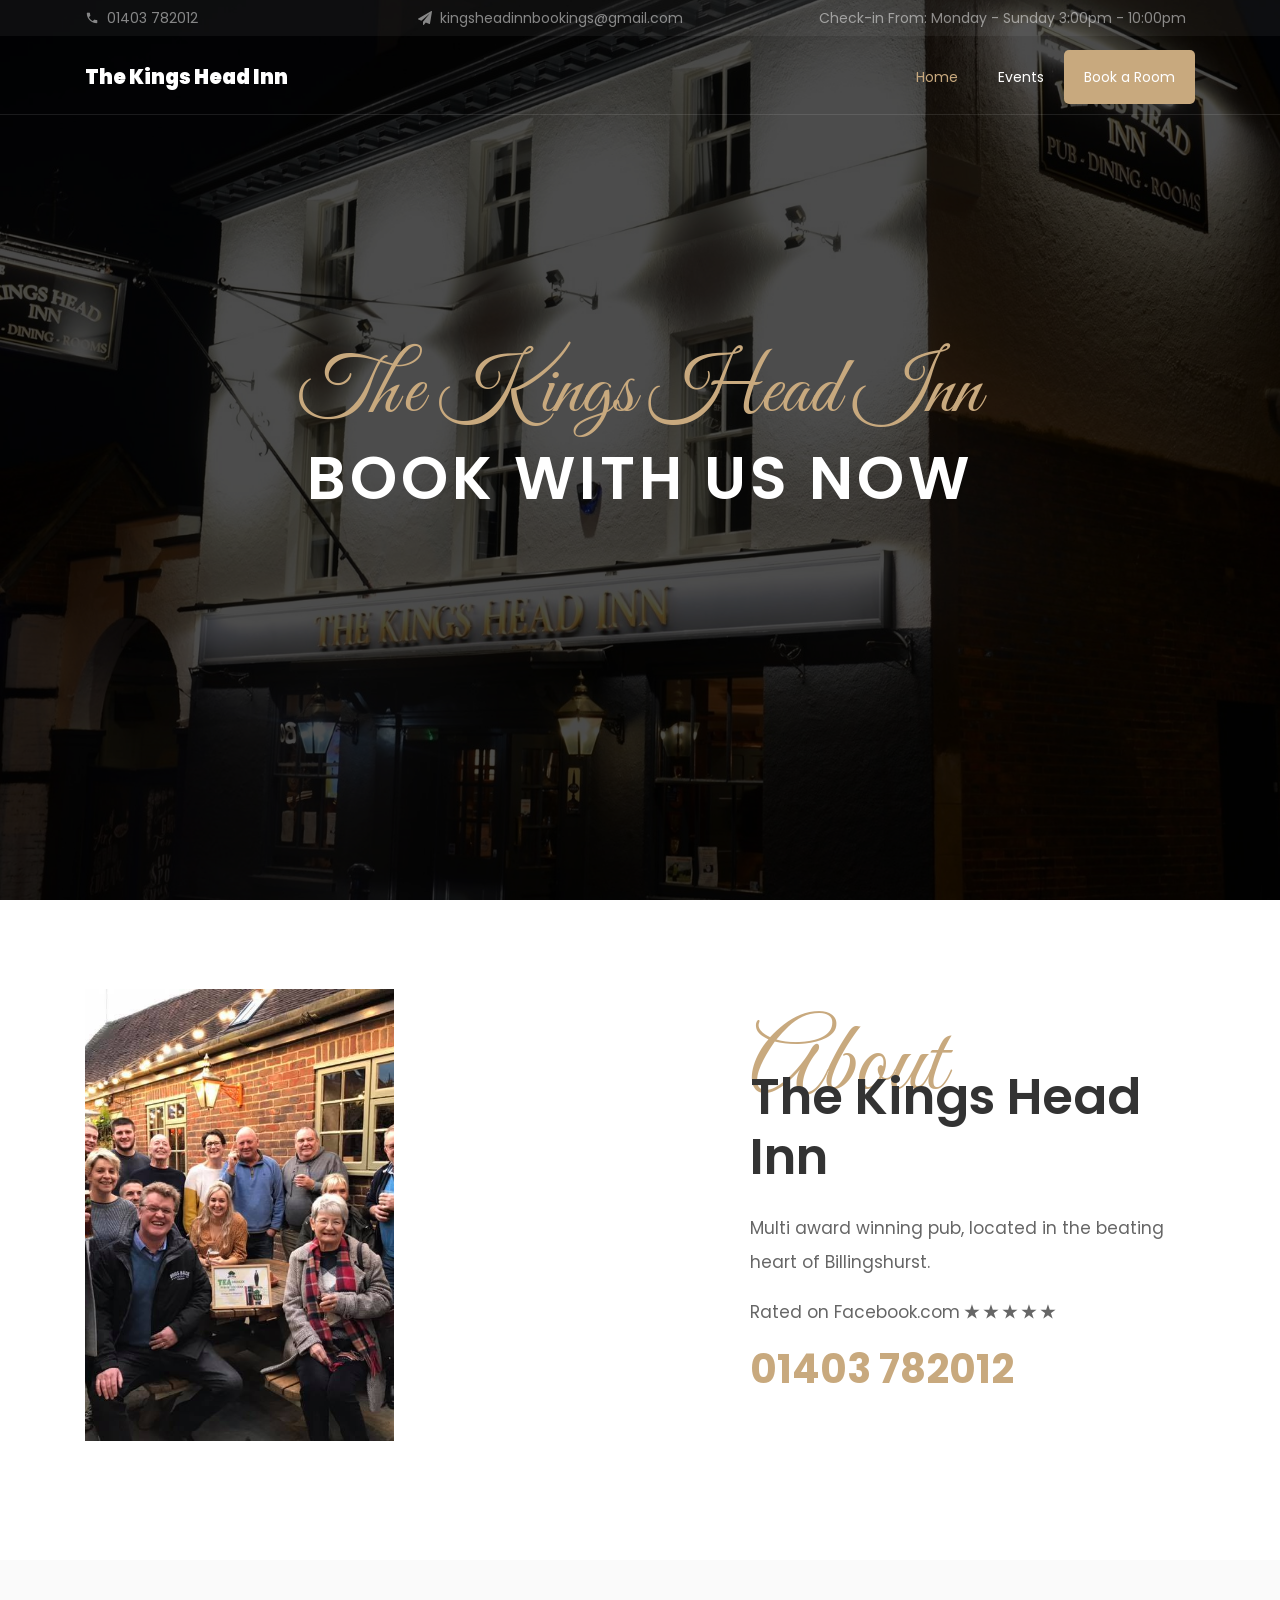
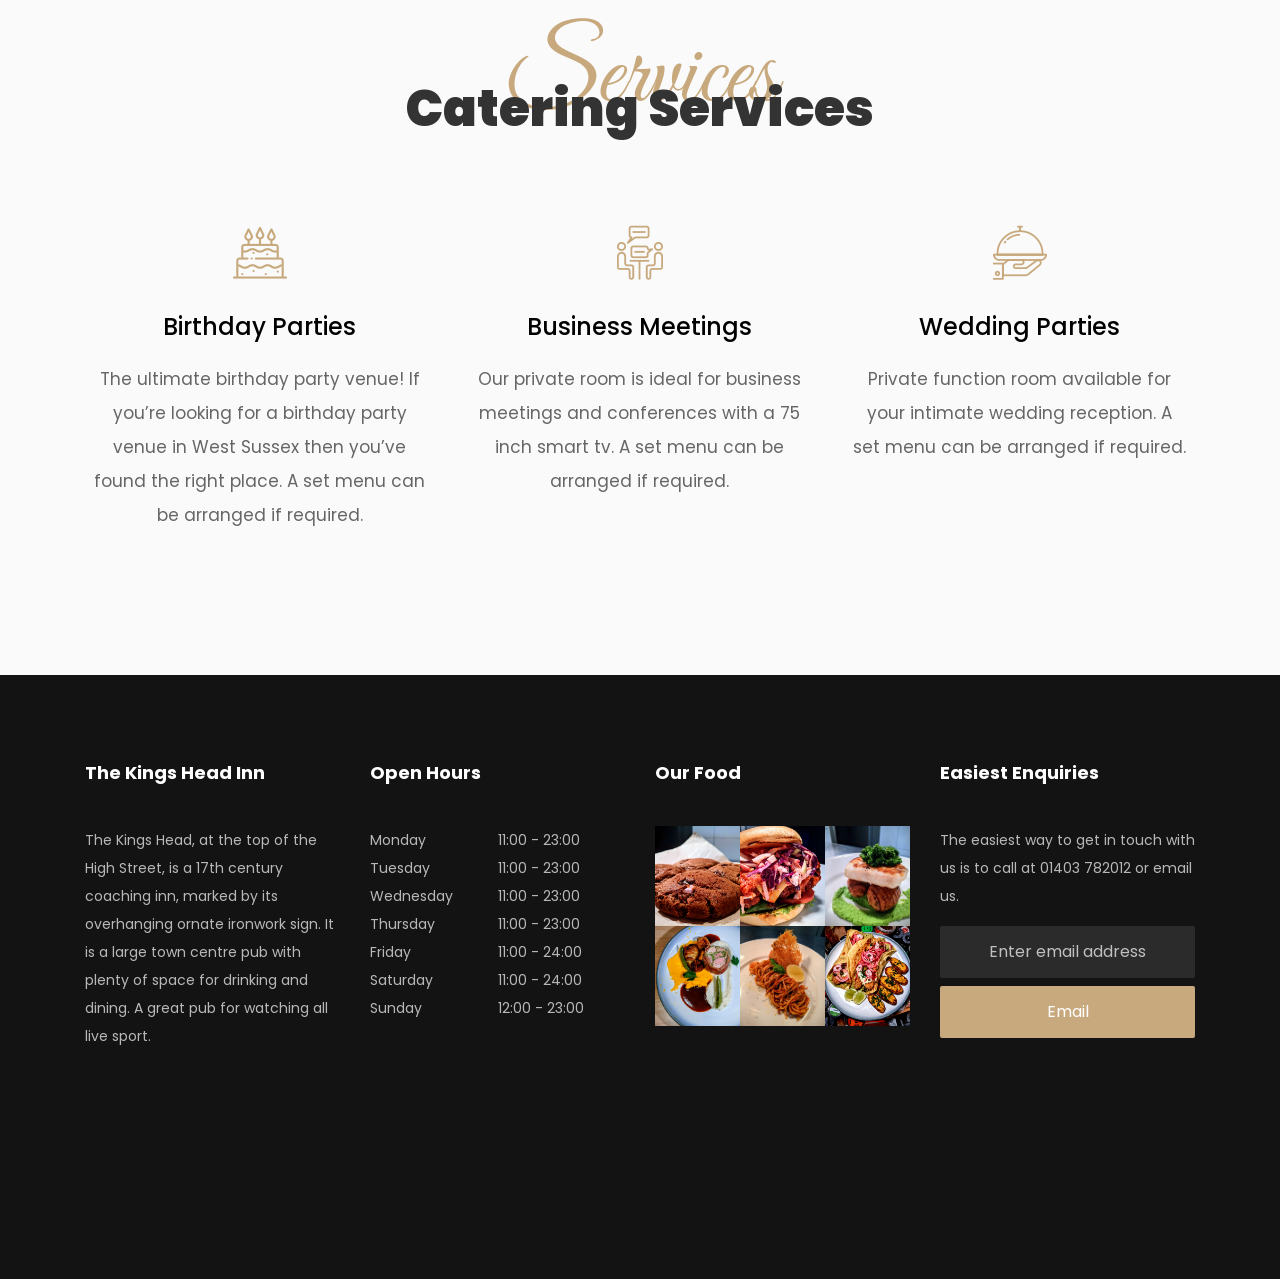
==== index.html @ 733a24d8 "Push" ====
<!DOCTYPE html>
<html lang="en">
  <head>
    <title>The Kings Head Inn</title>
    <meta charset="utf-8">
    <meta name="viewport" content="width=device-width, initial-scale=1, shrink-to-fit=no">

    <link href="https://fonts.googleapis.com/css?family=Poppins:100,200,300,400,500,600,700,800,900" rel="stylesheet">
    <link href="https://fonts.googleapis.com/css?family=Great+Vibes&display=swap" rel="stylesheet">

    <link rel="stylesheet" href="css/open-iconic-bootstrap.min.css">
    <link rel="stylesheet" href="css/animate.css">

    <link rel="stylesheet" href="css/owl.carousel.min.css">
    <link rel="stylesheet" href="css/owl.theme.default.min.css">
    <link rel="stylesheet" href="css/magnific-popup.css">

    <link rel="stylesheet" href="css/aos.css">

    <link rel="stylesheet" href="css/ionicons.min.css">

    <link rel="stylesheet" href="css/flaticon.css">
    <link rel="stylesheet" href="css/icomoon.css">
    <link rel="stylesheet" href="css/style.css">

    <link rel="shortcut icon" type="image/jpg" href="images\favicon.png"/>
  </head>
  <body>
    <div class="py-1 bg-black top">
    	<div class="container">
    		<div class="row no-gutters d-flex align-items-start align-items-center px-md-0">
	    		<div class="col-lg-12 d-block">
		    		<div class="row d-flex">
		    			<div class="col-md pr-4 d-flex topper align-items-center">
					    	<div class="icon mr-2 d-flex justify-content-center align-items-center"><span class="icon-phone2"></span></div>
						    <span class="text">01403 782012</span>
					    </div>
					    <div class="col-md pr-4 d-flex topper align-items-center">
					    	<div class="icon mr-2 d-flex justify-content-center align-items-center"><span class="icon-paper-plane"></span></div>
						    <span class="text">kingsheadinnbookings@gmail.com</span>
					    </div>
					    <div class="col-md-5 pr-4 d-flex topper align-items-center text-lg-right justify-content-end">
						    <p class="mb-0 register-link"><span>Check-in From:</span> <span>Monday - Sunday</span> <span>3:00pm - 10:00pm</span></p>
					    </div>
				    </div>
			    </div>
		    </div>
		  </div>
    </div>
	  <nav class="navbar navbar-expand-lg navbar-dark ftco_navbar bg-dark ftco-navbar-light" id="ftco-navbar">
	    <div class="container">
	      <a class="navbar-brand" href="index.html">The Kings Head Inn</a>
	      <button class="navbar-toggler" type="button" data-toggle="collapse" data-target="#ftco-nav" aria-controls="ftco-nav" aria-expanded="false" aria-label="Toggle navigation">
	        <span class="oi oi-menu"></span> Home
	      </button>

	      <div class="collapse navbar-collapse" id="ftco-nav">
	        <ul class="navbar-nav ml-auto">
            <li class="nav-item active"><a href="index.html" class="nav-link">Home</a></li>
            <li class="nav-item"><a href="events.html" class="nav-link">Events</a></li>
	          <li class="nav-item cta"><a href="reservation.html" class="nav-link">Book a Room</a></li>
	        </ul>
	      </div>
	    </div>
	  </nav>
    <!-- END nav -->

    <section class="home-slider owl-carousel js-fullheight">
      <div class="slider-item js-fullheight" style="background-image: url(images/KHFrontBig.jpg);">
      	<div class="overlay"></div>
        <div class="container">
          <div class="row slider-text js-fullheight justify-content-center align-items-center">

            <div class="col-md-12 col-sm-12 text-center">
            	<span class="subheading">The Kings Head Inn</span>
              <h1 class="mb-4">Book With us Now</h1>
            </div>

          </div>
        </div>
      </div>
    </section>

		<section class="ftco-section ftco-wrap-about">
			<div class="container">
				<div class="row">
					<div class="col-md-7 d-flex">
						<div class="img img-1 mr-md-2" style="background-image: url(images/KHGroup.jpg);"></div>
						<div class="img img-2 ml-md-2" style="background-image: url(images/KHUandC.jpg);"></div>
					</div>
					<div class="col-md-5 wrap-about pt-5 pt-md-5 pb-md-3 ftco-animate">
	          <div class="heading-section mb-4 my-5 my-md-0">
	          	<span class="subheading">About</span>
	            <h2 class="mb-4">The Kings Head Inn</h2>
	          </div>
	          <p>Multi award winning pub, located in the beating heart of Billingshurst.</p>
						<p class="time">
							<span>Rated on Facebook.com<strong> ★ ★ ★ ★ ★</strong></span>
							<span><a href="tel:01403782012">01403 782012</a></span>
						</p>
					</div>
				</div>
			</div>
		</section>


		<section class="ftco-section bg-light">
			<div class="container">
				<div class="row justify-content-center mb-5 pb-2">
          <div class="col-md-12 text-center heading-section ftco-animate">
          	<span class="subheading">Services</span>
            <h2 class="mb-4">Catering Services</h2>
          </div>
        </div>
        <div class="row">
          <div class="col-md-4 d-flex align-self-stretch ftco-animate text-center">
            <div class="media block-6 services d-block">
              <div class="icon d-flex justify-content-center align-items-center">
            		<span class="flaticon-cake"></span>
              </div>
              <div class="media-body p-2 mt-3">
                <h3 class="heading">Birthday Parties</h3>
                <p>The ultimate birthday party venue! If you’re looking for a birthday party venue in West Sussex then you’ve found the right place. A set menu can be arranged if required.</p>
              </div>
            </div>
          </div>
          <div class="col-md-4 d-flex align-self-stretch ftco-animate text-center">
            <div class="media block-6 services d-block">
              <div class="icon d-flex justify-content-center align-items-center">
            		<span class="flaticon-meeting"></span>
              </div>
              <div class="media-body p-2 mt-3">
                <h3 class="heading">Business Meetings</h3>
                <p>Our private room is ideal for business meetings and conferences with a 75 inch smart tv. A set menu can be arranged if required.</p>
              </div>
            </div>
          </div>
          <div class="col-md-4 d-flex align-self-stretch ftco-animate text-center">
            <div class="media block-6 services d-block">
              <div class="icon d-flex justify-content-center align-items-center">
            		<span class="flaticon-tray"></span>
              </div>
              <div class="media-body p-2 mt-3">
                <h3 class="heading">Wedding Parties</h3>
                <p>Private function room available for your intimate wedding reception. A set menu can be arranged if required.</p>
              </div>
            </div>
          </div>
        </div>
			</div>
		</section>

    <footer class="ftco-footer ftco-bg-dark ftco-section">
      <div class="container">
        <div class="row mb-5">
          <div class="col-md-6 col-lg-3">
            <div class="ftco-footer-widget mb-4">
              <h2 class="ftco-heading-2">The Kings Head Inn</h2>
              <p>The Kings Head, at the top of the High Street, is a 17th century coaching inn, marked by its overhanging ornate ironwork sign. It is a large town centre pub with plenty of space for drinking and dining. A great pub for watching all live sport.</p>
              <ul class="ftco-footer-social list-unstyled float-md-left float-lft mt-3">
                <li class="ftco-animate"><a href="https://twitter.com/kingsheadbhurst?lang=en"><span class="icon-twitter"></span></a></li>
                <li class="ftco-animate"><a href="https://www.facebook.com/thekingsheadbillingshurst/"><span class="icon-facebook"></span></a></li>
                <li class="ftco-animate"><a href="https://www.instagram.com/kingsheadbhurst/?hl=en"><span class="icon-instagram"></span></a></li>
              </ul>
            </div>
          </div>
          <div class="col-md-6 col-lg-3">
            <div class="ftco-footer-widget mb-4">
              <h2 class="ftco-heading-2">Open Hours</h2>
              <ul class="list-unstyled open-hours">
                <li class="d-flex"><span>Monday</span><span>11:00 - 23:00</span></li>
                <li class="d-flex"><span>Tuesday</span><span>11:00 - 23:00</span></li>
                <li class="d-flex"><span>Wednesday</span><span>11:00 - 23:00</span></li>
                <li class="d-flex"><span>Thursday</span><span>11:00 - 23:00</span></li>
                <li class="d-flex"><span>Friday</span><span>11:00 - 24:00</span></li>
                <li class="d-flex"><span>Saturday</span><span>11:00 - 24:00</span></li>
                <li class="d-flex"><span>Sunday</span><span> 12:00 - 23:00</span></li>
              </ul>
            </div>
          </div>
          <div class="col-md-6 col-lg-3">
             <div class="ftco-footer-widget mb-4">
              <h2 class="ftco-heading-2">Our Food</h2>
              <div class="thumb d-sm-flex">
                <a href="#" class="thumb-menu img" style="background-image: url(images/KHFood_1.jpg);">
                </a>
                <a href="#" class="thumb-menu img" style="background-image: url(images/KHFood_2.jpg);">
                </a>
                <a href="#" class="thumb-menu img" style="background-image: url(images/KHFood_3.jpg);">
                </a>
              </div>
              <div class="thumb d-flex">
                <a href="#" class="thumb-menu img" style="background-image: url(images/KHFood_4.jpg);">
                </a>
                <a href="#" class="thumb-menu img" style="background-image: url(images/KHFood_5.jpg);">
                </a>
                <a href="#" class="thumb-menu img" style="background-image: url(images/KHFood_6.jpg);">
                </a>
              </div>
            </div>
          </div>
          <div class="col-md-6 col-lg-3">
            <div class="ftco-footer-widget mb-4">
              <h2 class="ftco-heading-2">Easiest Enquiries</h2>
              <p>The easiest way to get in touch with us is to call at 01403 782012 or email us.</p>
              <form action="mailto:kingsheadinnbookings@gmail.com" class="subscribe-form">
                <div class="form-group">
                  <input type="text" class="form-control mb-2 text-center" placeholder="Enter email address">
                  <input type="submit" value="Email" class="form-control submit px-3">
                </div>
              </form>
            </div>
          </div>
        </div>
      </div>
    </footer>


  <!-- loader -->
  <div id="ftco-loader" class="show fullscreen"><svg class="circular" width="48px" height="48px"><circle class="path-bg" cx="24" cy="24" r="22" fill="none" stroke-width="4" stroke="#eeeeee"/><circle class="path" cx="24" cy="24" r="22" fill="none" stroke-width="4" stroke-miterlimit="10" stroke="#F96D00"/></svg></div>


  <script src="js/jquery.min.js"></script>
  <script src="js/jquery-migrate-3.0.1.min.js"></script>
  <script src="js/popper.min.js"></script>
  <script src="js/bootstrap.min.js"></script>
  <script src="js/jquery.easing.1.3.js"></script>
  <script src="js/jquery.waypoints.min.js"></script>
  <script src="js/jquery.stellar.min.js"></script>
  <script src="js/owl.carousel.min.js"></script>
  <script src="js/jquery.magnific-popup.min.js"></script>
  <script src="js/aos.js"></script>
  <script src="js/jquery.animateNumber.min.js"></script>
  <script src="js/scrollax.min.js"></script>
  <script src="js/main.js"></script>

  </body>
</html>
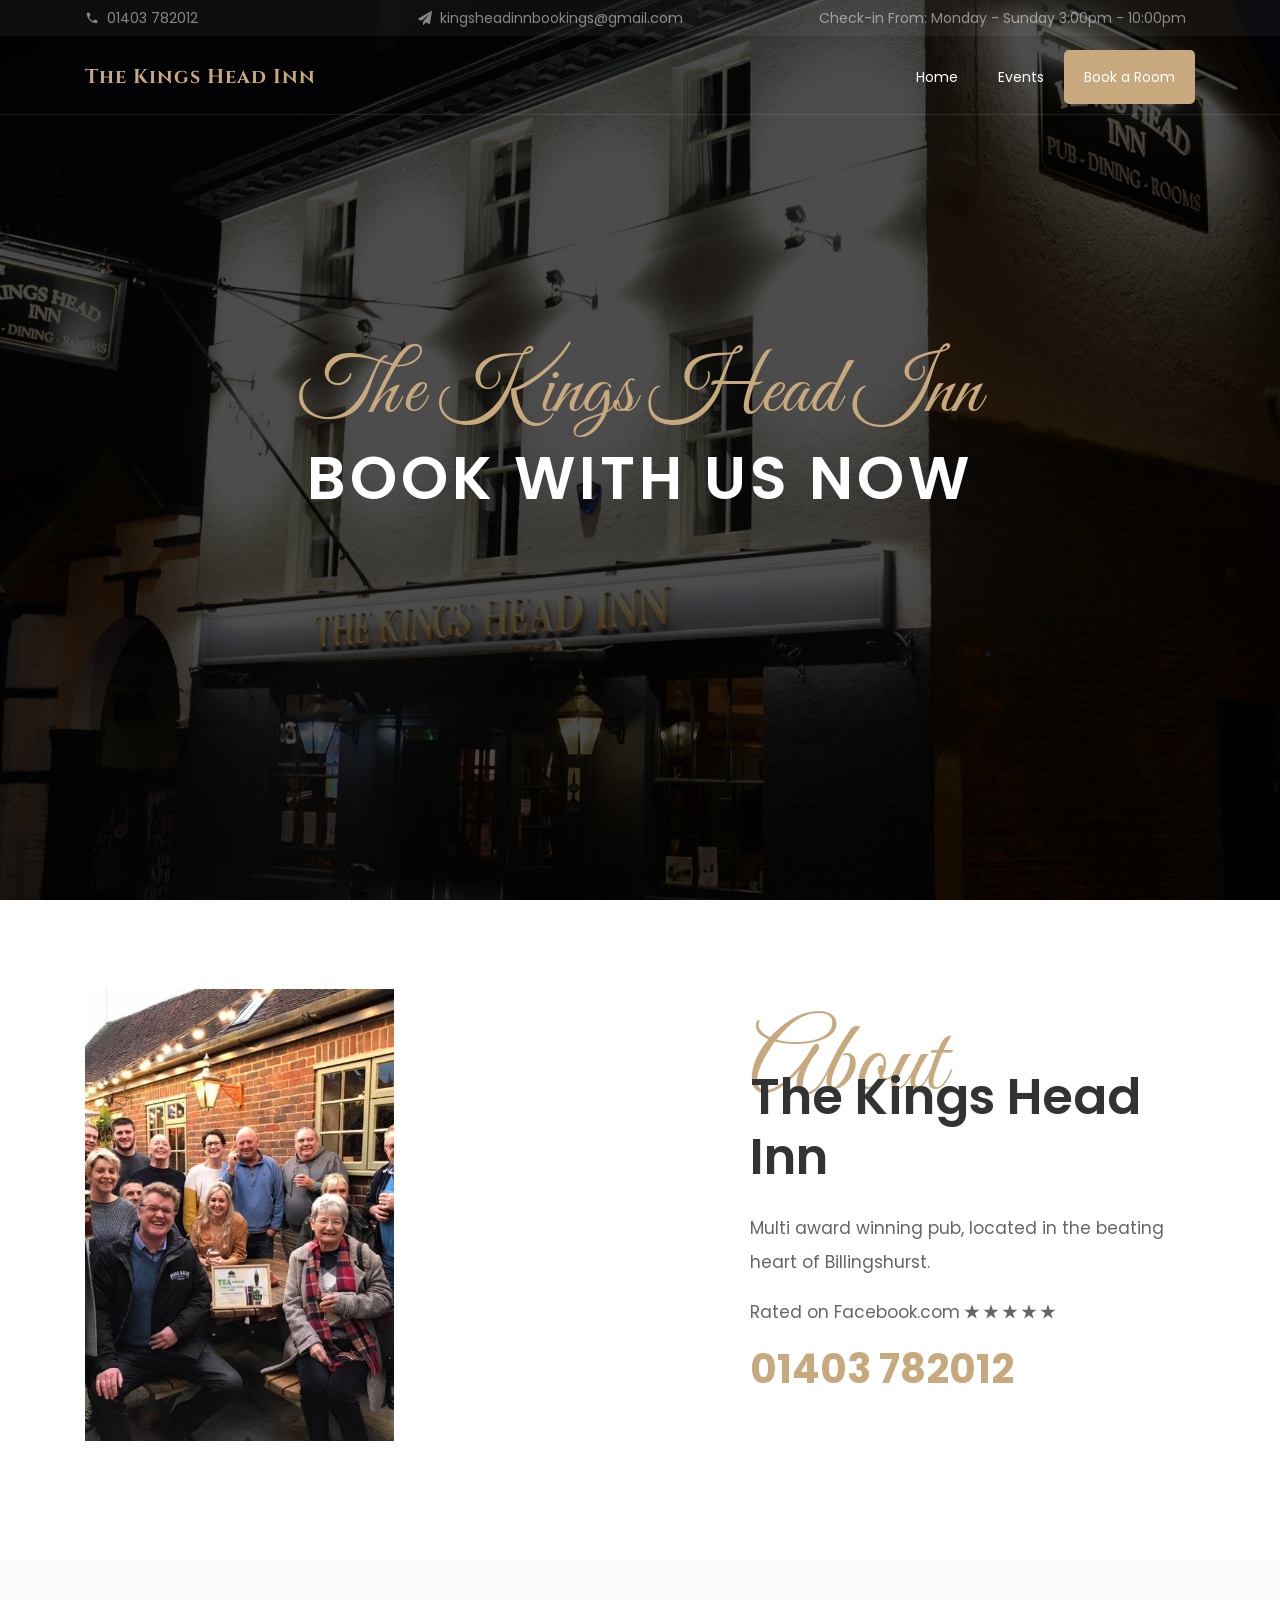
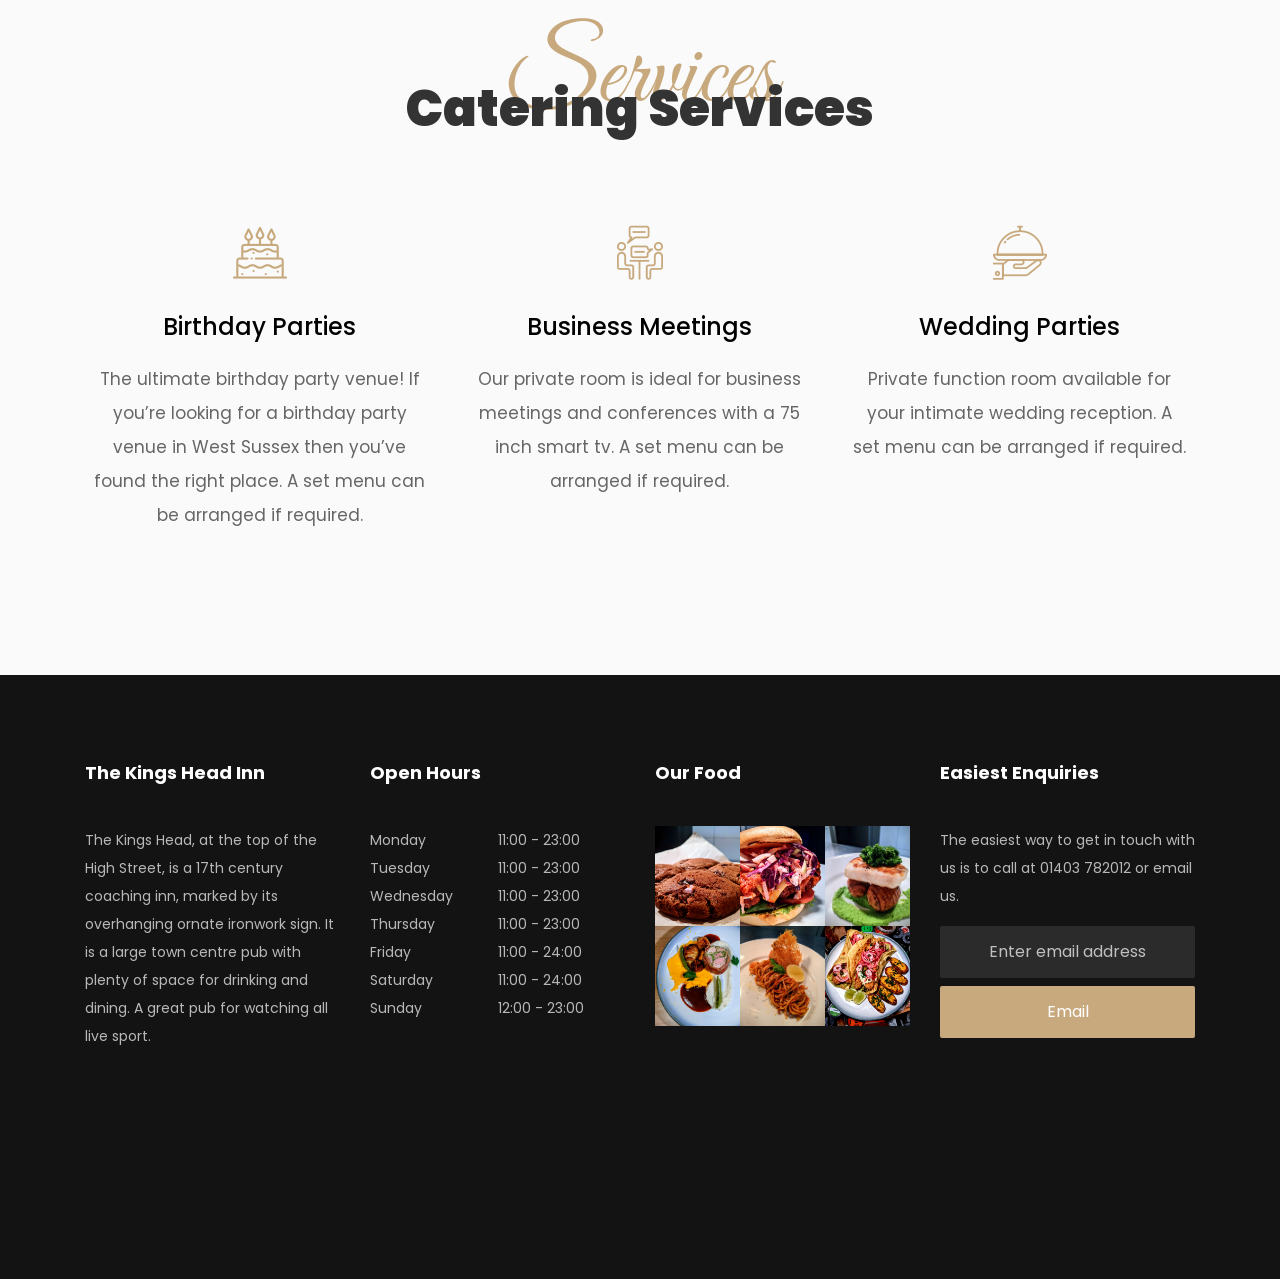
==== commit ad013654: "Push" ====
--- a/index.html
+++ b/index.html
@@ -7,6 +7,7 @@
 
     <link href="https://fonts.googleapis.com/css?family=Poppins:100,200,300,400,500,600,700,800,900" rel="stylesheet">
     <link href="https://fonts.googleapis.com/css?family=Great+Vibes&display=swap" rel="stylesheet">
+    <link href="https://fonts.googleapis.com/css2?family=Cinzel:wght@500;700&display=swap" rel="stylesheet">
 
     <link rel="stylesheet" href="css/open-iconic-bootstrap.min.css">
     <link rel="stylesheet" href="css/animate.css">
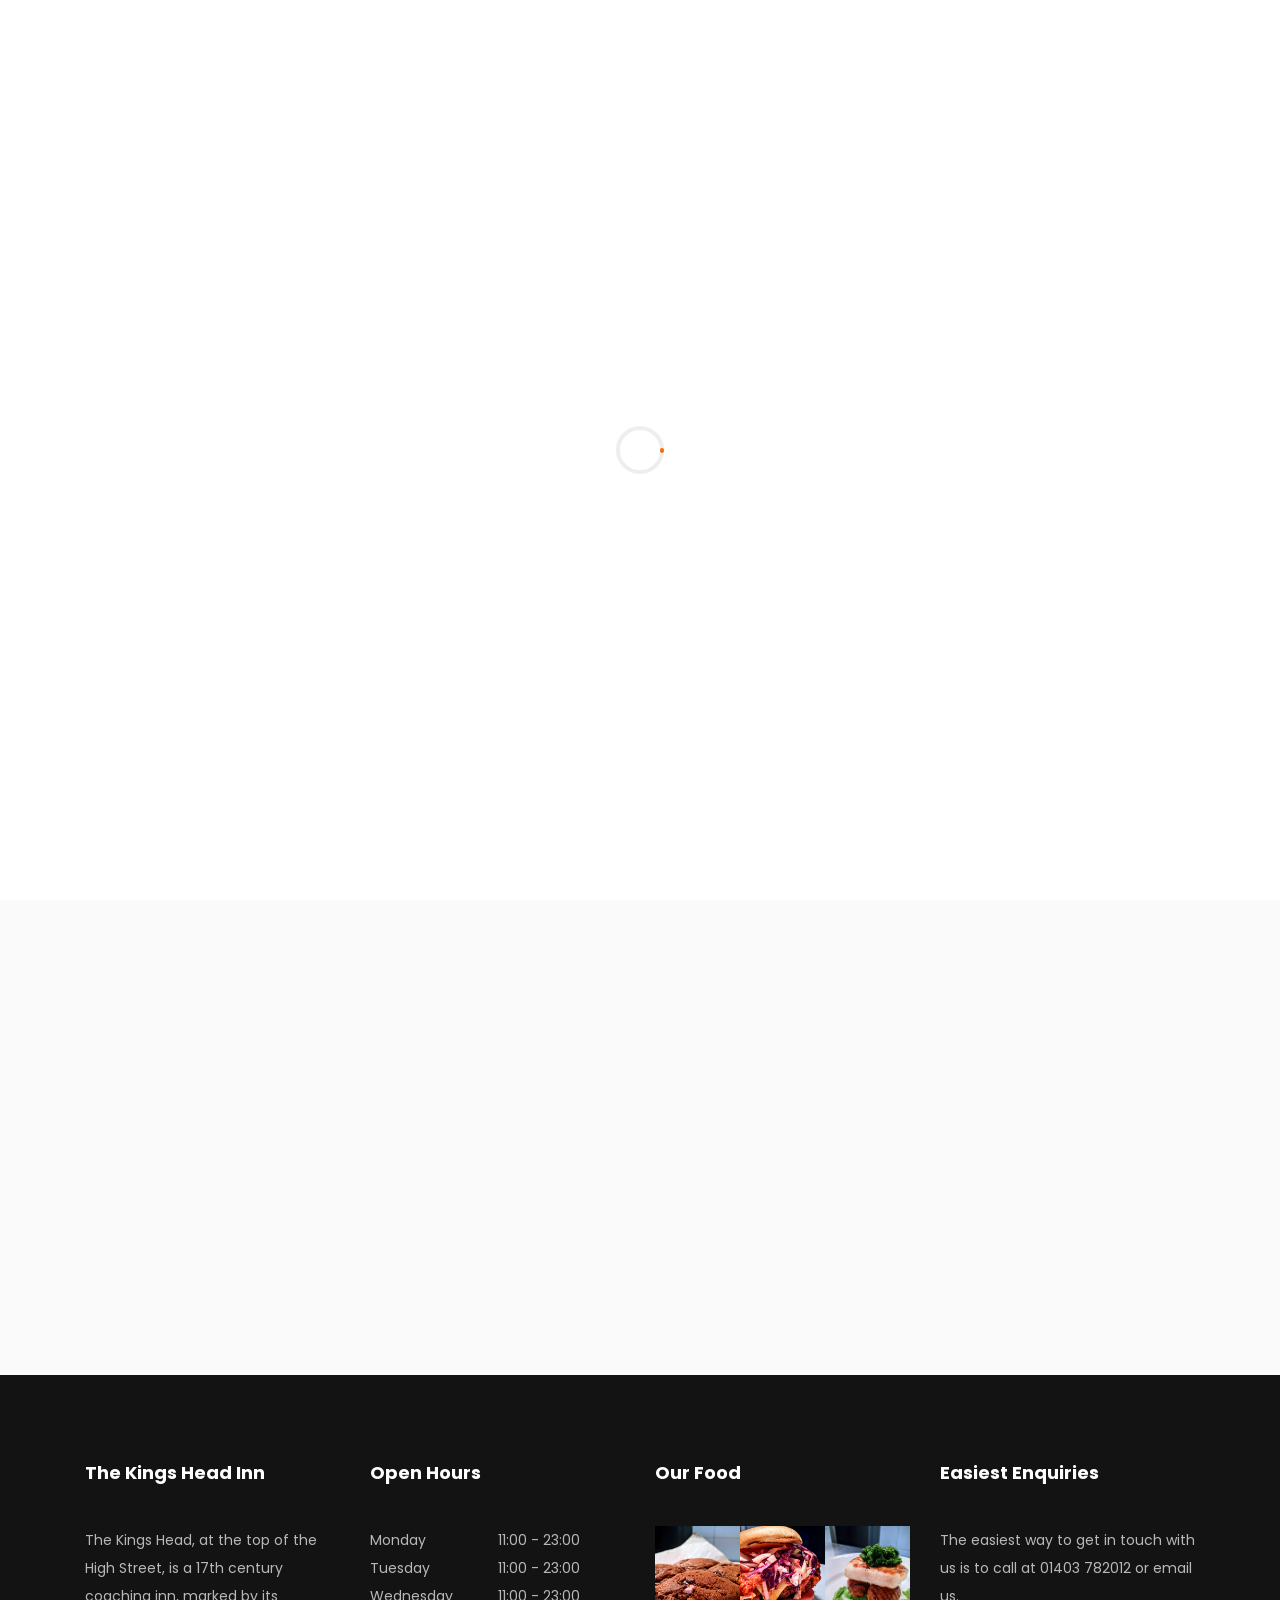
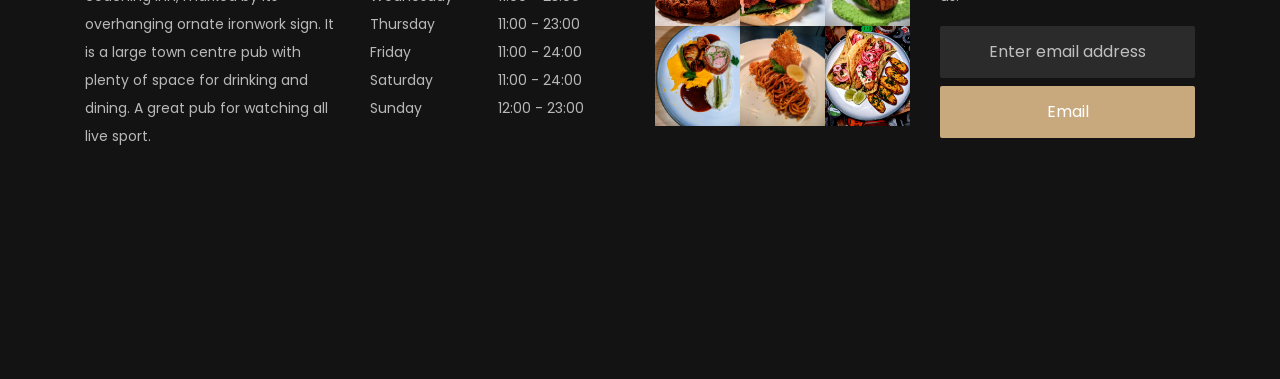
==== commit 8dd1a824: "Push" ====
--- a/index.html
+++ b/index.html
@@ -1,9 +1,15 @@
 <!DOCTYPE html>
 <html lang="en">
   <head>
-    <title>The Kings Head Inn</title>
+    <title>The Kings Head Inn | Billingshurst Pub, Rooms & Dining</title>
     <meta charset="utf-8">
     <meta name="viewport" content="width=device-width, initial-scale=1, shrink-to-fit=no">
+    <meta name="description" content="The Kings Head Inn, Billingshurst — a 17th century coaching inn with award-winning food, speciality ales, rooms to stay and private function spaces.">
+    <meta name="theme-color" content="#1a1a1a">
+    <meta property="og:title" content="The Kings Head Inn, Billingshurst">
+    <meta property="og:description" content="Multi award winning pub in the heart of Billingshurst — food, drink, rooms and live sport.">
+    <meta property="og:type" content="website">
+    <meta property="og:image" content="images/KHFrontBig.jpg">
 
     <link href="https://fonts.googleapis.com/css?family=Poppins:100,200,300,400,500,600,700,800,900" rel="stylesheet">
     <link href="https://fonts.googleapis.com/css?family=Great+Vibes&display=swap" rel="stylesheet">
@@ -14,7 +20,6 @@
 
     <link rel="stylesheet" href="css/owl.carousel.min.css">
     <link rel="stylesheet" href="css/owl.theme.default.min.css">
-    <link rel="stylesheet" href="css/magnific-popup.css">
 
     <link rel="stylesheet" href="css/aos.css">
 
@@ -24,7 +29,7 @@
     <link rel="stylesheet" href="css/icomoon.css">
     <link rel="stylesheet" href="css/style.css">
 
-    <link rel="shortcut icon" type="image/jpg" href="images\favicon.png"/>
+    <link rel="shortcut icon" type="image/png" href="images/favicon.png"/>
   </head>
   <body>
     <div class="py-1 bg-black top">
@@ -87,7 +92,7 @@
 				<div class="row">
 					<div class="col-md-7 d-flex">
 						<div class="img img-1 mr-md-2" style="background-image: url(images/KHGroup.jpg);"></div>
-						<div class="img img-2 ml-md-2" style="background-image: url(images/KHUandC.jpg);"></div>
+						<div class="img img-2 ml-md-2" style="background-image: url(images/KHuandC.jpg);"></div>
 					</div>
 					<div class="col-md-5 wrap-about pt-5 pt-md-5 pb-md-3 ftco-animate">
 	          <div class="heading-section mb-4 my-5 my-md-0">
@@ -159,9 +164,9 @@
               <h2 class="ftco-heading-2">The Kings Head Inn</h2>
               <p>The Kings Head, at the top of the High Street, is a 17th century coaching inn, marked by its overhanging ornate ironwork sign. It is a large town centre pub with plenty of space for drinking and dining. A great pub for watching all live sport.</p>
               <ul class="ftco-footer-social list-unstyled float-md-left float-lft mt-3">
-                <li class="ftco-animate"><a href="https://twitter.com/kingsheadbhurst?lang=en"><span class="icon-twitter"></span></a></li>
-                <li class="ftco-animate"><a href="https://www.facebook.com/thekingsheadbillingshurst/"><span class="icon-facebook"></span></a></li>
-                <li class="ftco-animate"><a href="https://www.instagram.com/kingsheadbhurst/?hl=en"><span class="icon-instagram"></span></a></li>
+                <li class="ftco-animate"><a href="https://twitter.com/kingsheadbhurst?lang=en" target="_blank" rel="noopener noreferrer"><span class="icon-twitter"></span></a></li>
+                <li class="ftco-animate"><a href="https://www.facebook.com/thekingsheadbillingshurst/" target="_blank" rel="noopener noreferrer"><span class="icon-facebook"></span></a></li>
+                <li class="ftco-animate"><a href="https://www.instagram.com/kingsheadbhurst/?hl=en" target="_blank" rel="noopener noreferrer"><span class="icon-instagram"></span></a></li>
               </ul>
             </div>
           </div>
@@ -204,9 +209,9 @@
             <div class="ftco-footer-widget mb-4">
               <h2 class="ftco-heading-2">Easiest Enquiries</h2>
               <p>The easiest way to get in touch with us is to call at 01403 782012 or email us.</p>
-              <form action="mailto:kingsheadinnbookings@gmail.com" class="subscribe-form">
+              <form action="mailto:kingsheadinnbookings@gmail.com?subject=Website%20Enquiry" method="post" enctype="text/plain" class="subscribe-form">
                 <div class="form-group">
-                  <input type="text" class="form-control mb-2 text-center" placeholder="Enter email address">
+                  <input type="email" name="Email" required class="form-control mb-2 text-center" placeholder="Enter email address">
                   <input type="submit" value="Email" class="form-control submit px-3">
                 </div>
               </form>
@@ -222,16 +227,12 @@
 
 
   <script src="js/jquery.min.js"></script>
-  <script src="js/jquery-migrate-3.0.1.min.js"></script>
   <script src="js/popper.min.js"></script>
   <script src="js/bootstrap.min.js"></script>
-  <script src="js/jquery.easing.1.3.js"></script>
   <script src="js/jquery.waypoints.min.js"></script>
   <script src="js/jquery.stellar.min.js"></script>
   <script src="js/owl.carousel.min.js"></script>
-  <script src="js/jquery.magnific-popup.min.js"></script>
   <script src="js/aos.js"></script>
-  <script src="js/jquery.animateNumber.min.js"></script>
   <script src="js/scrollax.min.js"></script>
   <script src="js/main.js"></script>
 
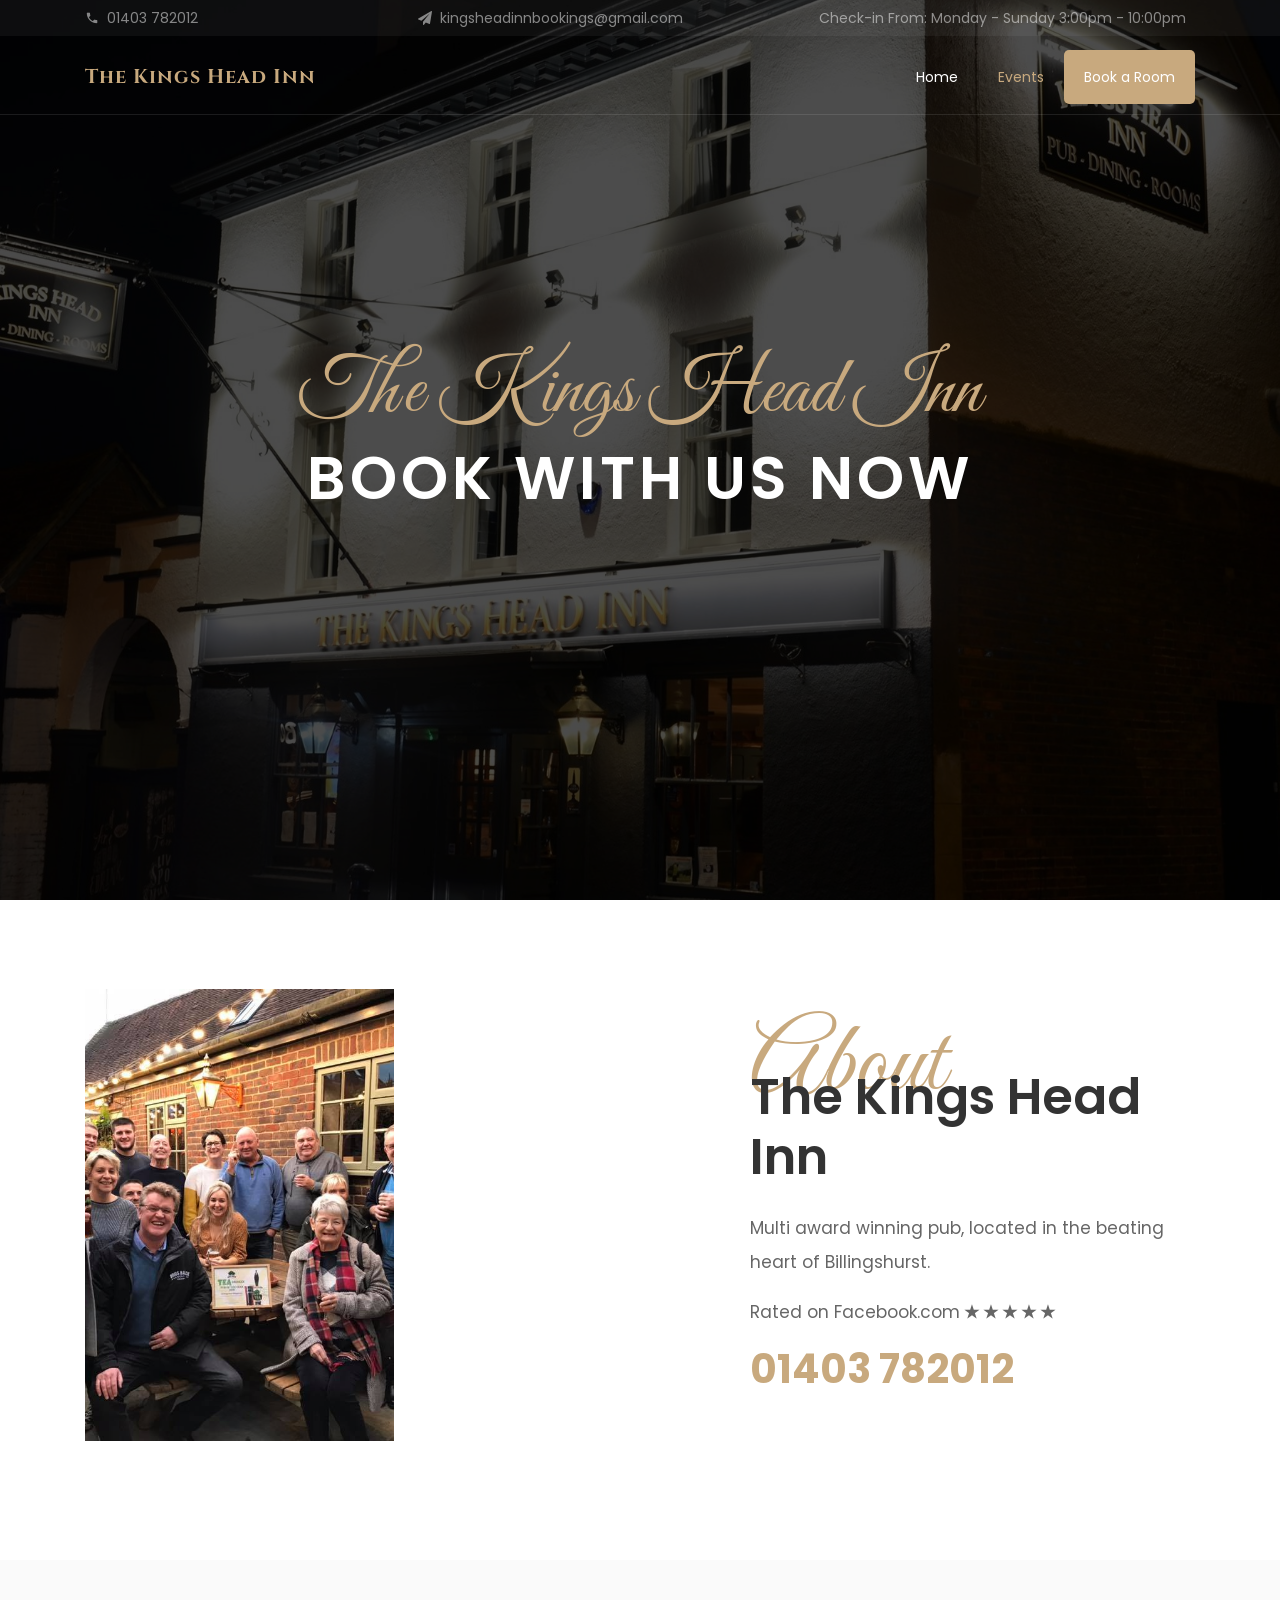
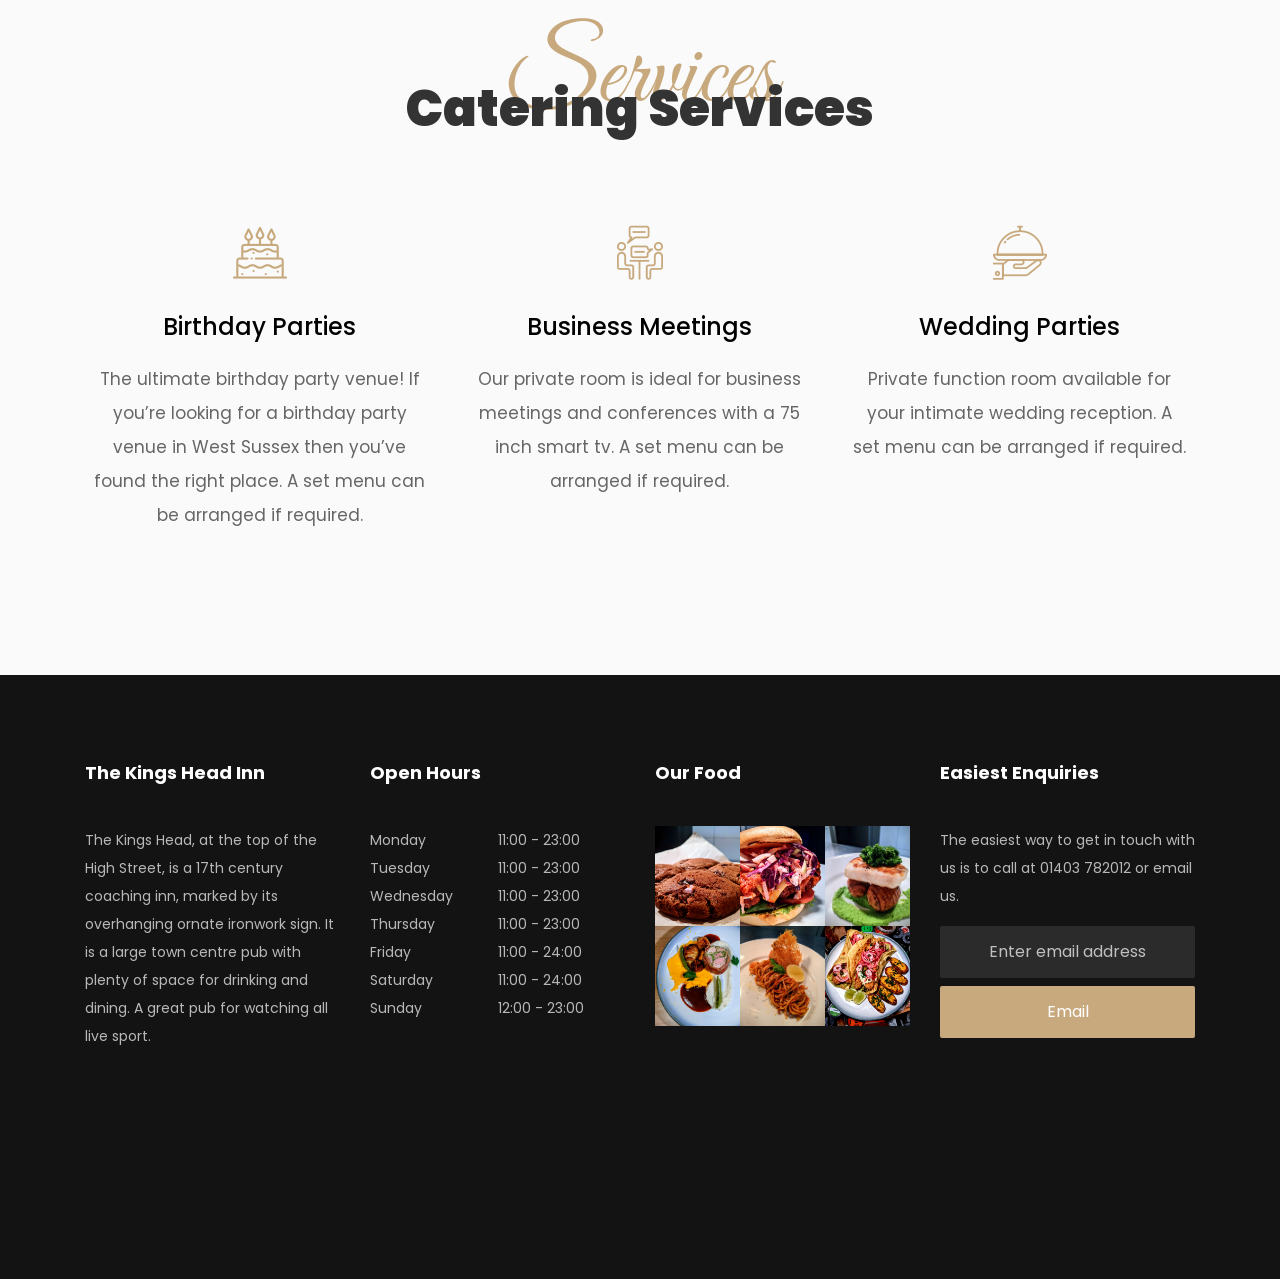
==== commit cb7b7903: "Revert "Push" This reverts commit 8dd1a82442c03346dfe32194552dfe991fe64118." ====
--- a/index.html
+++ b/index.html
@@ -1,15 +1,9 @@
 <!DOCTYPE html>
 <html lang="en">
   <head>
-    <title>The Kings Head Inn | Billingshurst Pub, Rooms & Dining</title>
+    <title>The Kings Head Inn</title>
     <meta charset="utf-8">
     <meta name="viewport" content="width=device-width, initial-scale=1, shrink-to-fit=no">
-    <meta name="description" content="The Kings Head Inn, Billingshurst — a 17th century coaching inn with award-winning food, speciality ales, rooms to stay and private function spaces.">
-    <meta name="theme-color" content="#1a1a1a">
-    <meta property="og:title" content="The Kings Head Inn, Billingshurst">
-    <meta property="og:description" content="Multi award winning pub in the heart of Billingshurst — food, drink, rooms and live sport.">
-    <meta property="og:type" content="website">
-    <meta property="og:image" content="images/KHFrontBig.jpg">
 
     <link href="https://fonts.googleapis.com/css?family=Poppins:100,200,300,400,500,600,700,800,900" rel="stylesheet">
     <link href="https://fonts.googleapis.com/css?family=Great+Vibes&display=swap" rel="stylesheet">
@@ -20,6 +14,7 @@
 
     <link rel="stylesheet" href="css/owl.carousel.min.css">
     <link rel="stylesheet" href="css/owl.theme.default.min.css">
+    <link rel="stylesheet" href="css/magnific-popup.css">
 
     <link rel="stylesheet" href="css/aos.css">
 
@@ -29,7 +24,7 @@
     <link rel="stylesheet" href="css/icomoon.css">
     <link rel="stylesheet" href="css/style.css">
 
-    <link rel="shortcut icon" type="image/png" href="images/favicon.png"/>
+    <link rel="shortcut icon" type="image/jpg" href="images\favicon.png"/>
   </head>
   <body>
     <div class="py-1 bg-black top">
@@ -92,7 +87,7 @@
 				<div class="row">
 					<div class="col-md-7 d-flex">
 						<div class="img img-1 mr-md-2" style="background-image: url(images/KHGroup.jpg);"></div>
-						<div class="img img-2 ml-md-2" style="background-image: url(images/KHuandC.jpg);"></div>
+						<div class="img img-2 ml-md-2" style="background-image: url(images/KHUandC.jpg);"></div>
 					</div>
 					<div class="col-md-5 wrap-about pt-5 pt-md-5 pb-md-3 ftco-animate">
 	          <div class="heading-section mb-4 my-5 my-md-0">
@@ -164,9 +159,9 @@
               <h2 class="ftco-heading-2">The Kings Head Inn</h2>
               <p>The Kings Head, at the top of the High Street, is a 17th century coaching inn, marked by its overhanging ornate ironwork sign. It is a large town centre pub with plenty of space for drinking and dining. A great pub for watching all live sport.</p>
               <ul class="ftco-footer-social list-unstyled float-md-left float-lft mt-3">
-                <li class="ftco-animate"><a href="https://twitter.com/kingsheadbhurst?lang=en" target="_blank" rel="noopener noreferrer"><span class="icon-twitter"></span></a></li>
-                <li class="ftco-animate"><a href="https://www.facebook.com/thekingsheadbillingshurst/" target="_blank" rel="noopener noreferrer"><span class="icon-facebook"></span></a></li>
-                <li class="ftco-animate"><a href="https://www.instagram.com/kingsheadbhurst/?hl=en" target="_blank" rel="noopener noreferrer"><span class="icon-instagram"></span></a></li>
+                <li class="ftco-animate"><a href="https://twitter.com/kingsheadbhurst?lang=en"><span class="icon-twitter"></span></a></li>
+                <li class="ftco-animate"><a href="https://www.facebook.com/thekingsheadbillingshurst/"><span class="icon-facebook"></span></a></li>
+                <li class="ftco-animate"><a href="https://www.instagram.com/kingsheadbhurst/?hl=en"><span class="icon-instagram"></span></a></li>
               </ul>
             </div>
           </div>
@@ -209,9 +204,9 @@
             <div class="ftco-footer-widget mb-4">
               <h2 class="ftco-heading-2">Easiest Enquiries</h2>
               <p>The easiest way to get in touch with us is to call at 01403 782012 or email us.</p>
-              <form action="mailto:kingsheadinnbookings@gmail.com?subject=Website%20Enquiry" method="post" enctype="text/plain" class="subscribe-form">
+              <form action="mailto:kingsheadinnbookings@gmail.com" class="subscribe-form">
                 <div class="form-group">
-                  <input type="email" name="Email" required class="form-control mb-2 text-center" placeholder="Enter email address">
+                  <input type="text" class="form-control mb-2 text-center" placeholder="Enter email address">
                   <input type="submit" value="Email" class="form-control submit px-3">
                 </div>
               </form>
@@ -227,12 +222,16 @@
 
 
   <script src="js/jquery.min.js"></script>
+  <script src="js/jquery-migrate-3.0.1.min.js"></script>
   <script src="js/popper.min.js"></script>
   <script src="js/bootstrap.min.js"></script>
+  <script src="js/jquery.easing.1.3.js"></script>
   <script src="js/jquery.waypoints.min.js"></script>
   <script src="js/jquery.stellar.min.js"></script>
   <script src="js/owl.carousel.min.js"></script>
+  <script src="js/jquery.magnific-popup.min.js"></script>
   <script src="js/aos.js"></script>
+  <script src="js/jquery.animateNumber.min.js"></script>
   <script src="js/scrollax.min.js"></script>
   <script src="js/main.js"></script>
 
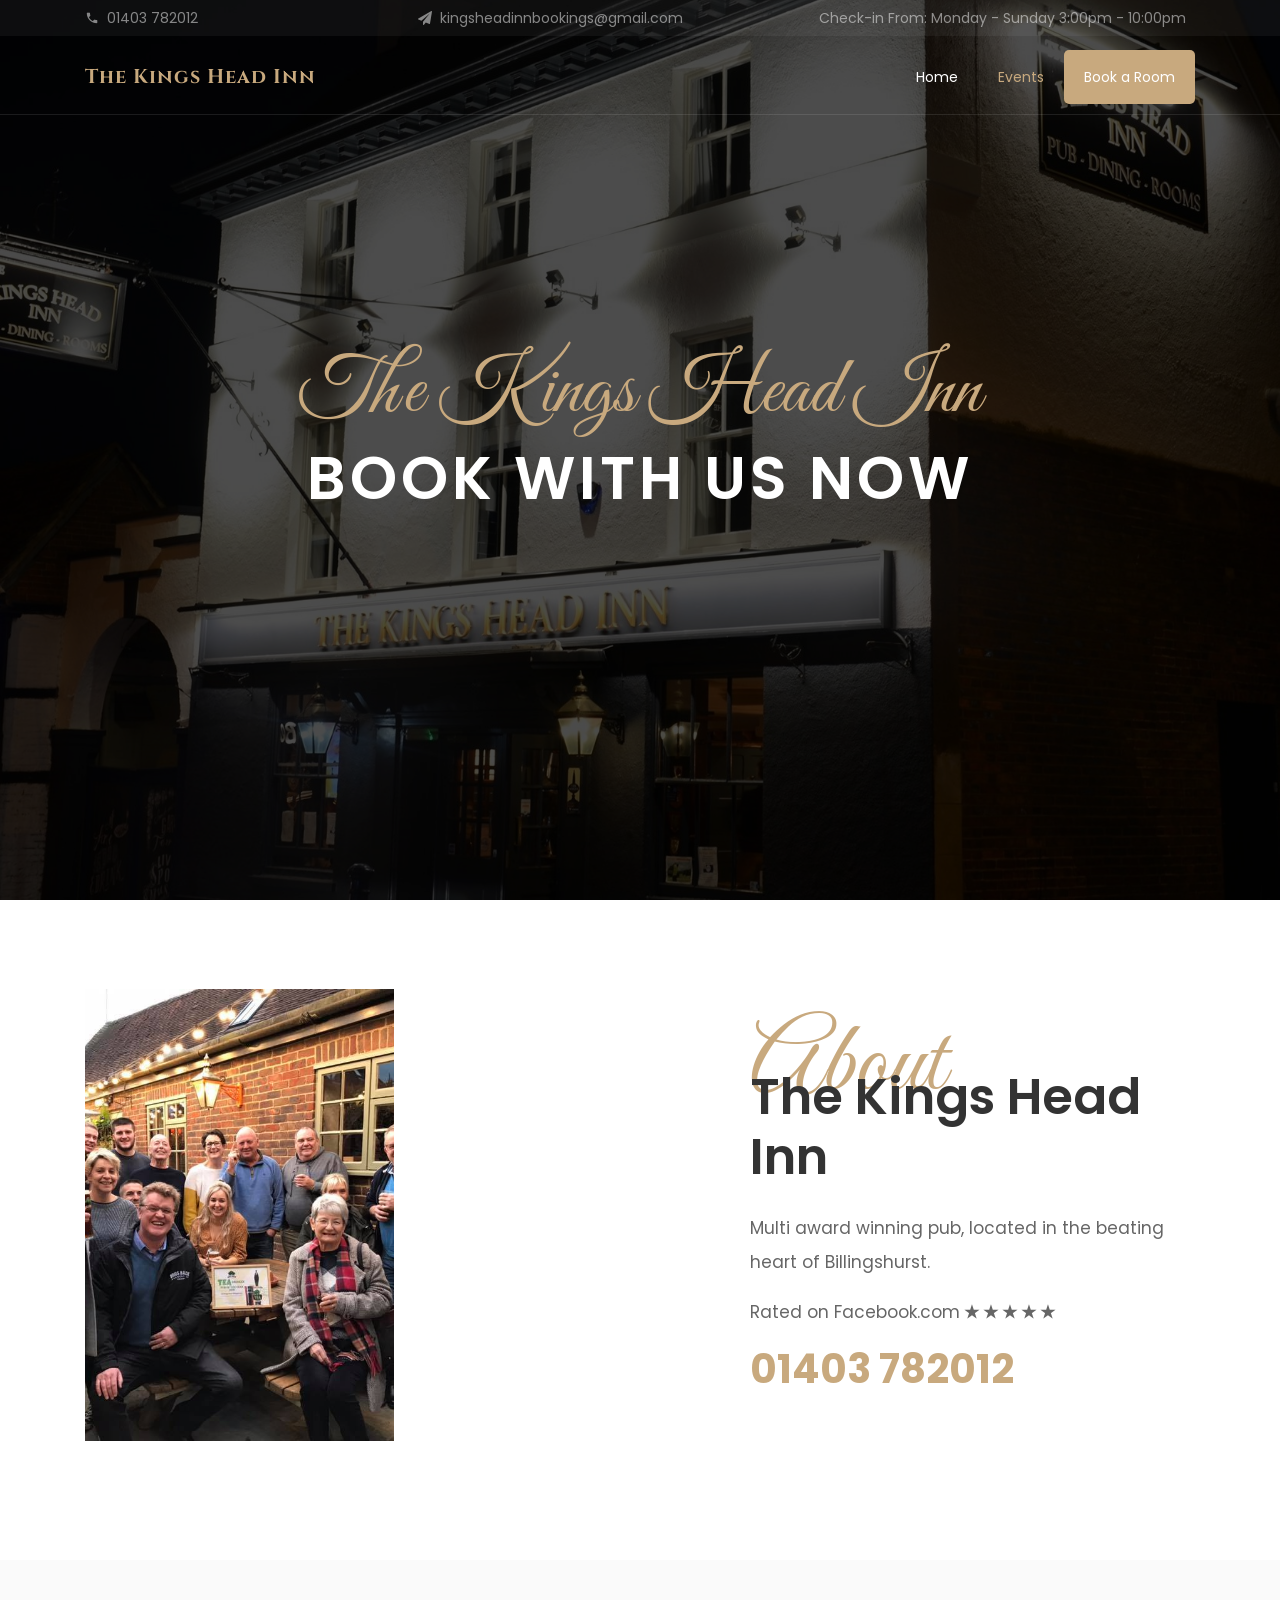
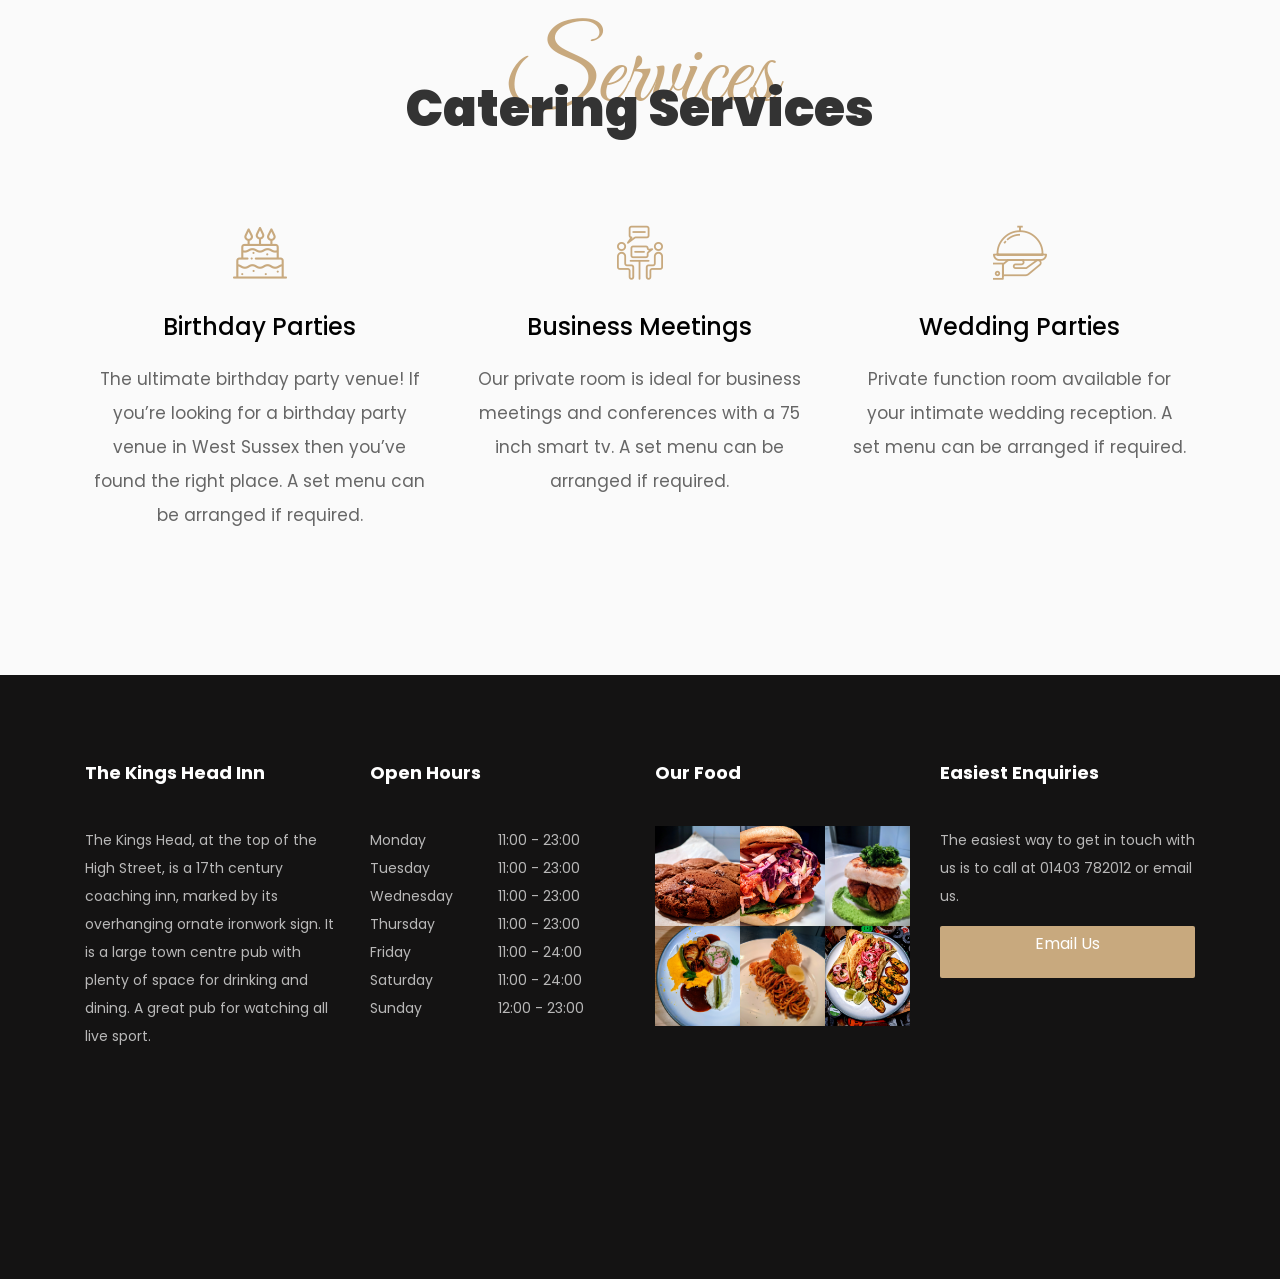
==== commit 6354c946: "Push" ====
--- a/index.html
+++ b/index.html
@@ -1,13 +1,20 @@
 <!DOCTYPE html>
 <html lang="en">
   <head>
-    <title>The Kings Head Inn</title>
+    <title>The Kings Head Inn — Billingshurst Pub, Rooms & Events</title>
     <meta charset="utf-8">
     <meta name="viewport" content="width=device-width, initial-scale=1, shrink-to-fit=no">
-
-    <link href="https://fonts.googleapis.com/css?family=Poppins:100,200,300,400,500,600,700,800,900" rel="stylesheet">
-    <link href="https://fonts.googleapis.com/css?family=Great+Vibes&display=swap" rel="stylesheet">
-    <link href="https://fonts.googleapis.com/css2?family=Cinzel:wght@500;700&display=swap" rel="stylesheet">
+    <meta name="description" content="The Kings Head Inn — a 17th century coaching inn in Billingshurst, West Sussex. Bedrooms, great food, live sport, and private function hire.">
+    <meta name="robots" content="index,follow">
+    <meta property="og:title" content="The Kings Head Inn — Billingshurst">
+    <meta property="og:description" content="17th century coaching inn in Billingshurst. Rooms, food, events.">
+    <meta property="og:image" content="images/KHFrontBig.jpg">
+    <meta property="og:type" content="website">
+
+    <link rel="preload" as="image" href="images/KHFrontBig.jpg">
+    <link rel="preconnect" href="https://fonts.googleapis.com">
+    <link rel="preconnect" href="https://fonts.gstatic.com" crossorigin>
+    <link href="https://fonts.googleapis.com/css2?family=Poppins:wght@100;200;300;400;500;600;700;800;900&family=Great+Vibes&family=Cinzel:wght@500;700&display=swap" rel="stylesheet">
 
     <link rel="stylesheet" href="css/open-iconic-bootstrap.min.css">
     <link rel="stylesheet" href="css/animate.css">
@@ -24,7 +31,7 @@
     <link rel="stylesheet" href="css/icomoon.css">
     <link rel="stylesheet" href="css/style.css">
 
-    <link rel="shortcut icon" type="image/jpg" href="images\favicon.png"/>
+    <link rel="shortcut icon" type="image/png" href="images/favicon.png"/>
   </head>
   <body>
     <div class="py-1 bg-black top">
@@ -204,12 +211,11 @@
             <div class="ftco-footer-widget mb-4">
               <h2 class="ftco-heading-2">Easiest Enquiries</h2>
               <p>The easiest way to get in touch with us is to call at 01403 782012 or email us.</p>
-              <form action="mailto:kingsheadinnbookings@gmail.com" class="subscribe-form">
+              <div class="subscribe-form">
                 <div class="form-group">
-                  <input type="text" class="form-control mb-2 text-center" placeholder="Enter email address">
-                  <input type="submit" value="Email" class="form-control submit px-3">
+                  <a href="mailto:kingsheadinnbookings@gmail.com" class="form-control submit px-3 text-center d-block">Email Us</a>
                 </div>
-              </form>
+              </div>
             </div>
           </div>
         </div>
@@ -221,19 +227,40 @@
   <div id="ftco-loader" class="show fullscreen"><svg class="circular" width="48px" height="48px"><circle class="path-bg" cx="24" cy="24" r="22" fill="none" stroke-width="4" stroke="#eeeeee"/><circle class="path" cx="24" cy="24" r="22" fill="none" stroke-width="4" stroke-miterlimit="10" stroke="#F96D00"/></svg></div>
 
 
-  <script src="js/jquery.min.js"></script>
-  <script src="js/jquery-migrate-3.0.1.min.js"></script>
-  <script src="js/popper.min.js"></script>
-  <script src="js/bootstrap.min.js"></script>
-  <script src="js/jquery.easing.1.3.js"></script>
-  <script src="js/jquery.waypoints.min.js"></script>
-  <script src="js/jquery.stellar.min.js"></script>
-  <script src="js/owl.carousel.min.js"></script>
-  <script src="js/jquery.magnific-popup.min.js"></script>
-  <script src="js/aos.js"></script>
-  <script src="js/jquery.animateNumber.min.js"></script>
-  <script src="js/scrollax.min.js"></script>
-  <script src="js/main.js"></script>
+  <script defer src="js/jquery.min.js"></script>
+  <script defer src="js/jquery-migrate-3.0.1.min.js"></script>
+  <script defer src="js/popper.min.js"></script>
+  <script defer src="js/bootstrap.min.js"></script>
+  <script defer src="js/jquery.easing.1.3.js"></script>
+  <script defer src="js/jquery.waypoints.min.js"></script>
+  <script defer src="js/jquery.stellar.min.js"></script>
+  <script defer src="js/owl.carousel.min.js"></script>
+  <script defer src="js/jquery.magnific-popup.min.js"></script>
+  <script defer src="js/aos.js"></script>
+  <script defer src="js/jquery.animateNumber.min.js"></script>
+  <script defer src="js/scrollax.min.js"></script>
+  <script defer src="js/main.js"></script>
+
+  <script type="application/ld+json">
+  {
+    "@context": "https://schema.org",
+    "@type": ["BarOrPub", "LodgingBusiness"],
+    "name": "The Kings Head Inn",
+    "image": "images/KHFrontBig.jpg",
+    "telephone": "+441403782012",
+    "email": "kingsheadinnbookings@gmail.com",
+    "url": "https://thekingsheadinn.pub",
+    "address": {
+      "@type": "PostalAddress",
+      "streetAddress": "High Street",
+      "addressLocality": "Billingshurst",
+      "addressRegion": "West Sussex",
+      "addressCountry": "GB"
+    },
+    "geo": { "@type": "GeoCoordinates", "latitude": 51.0238, "longitude": -0.4509 },
+    "openingHours": ["Mo-Th 11:00-23:00", "Fr-Sa 11:00-24:00", "Su 12:00-23:00"]
+  }
+  </script>
 
   </body>
 </html>
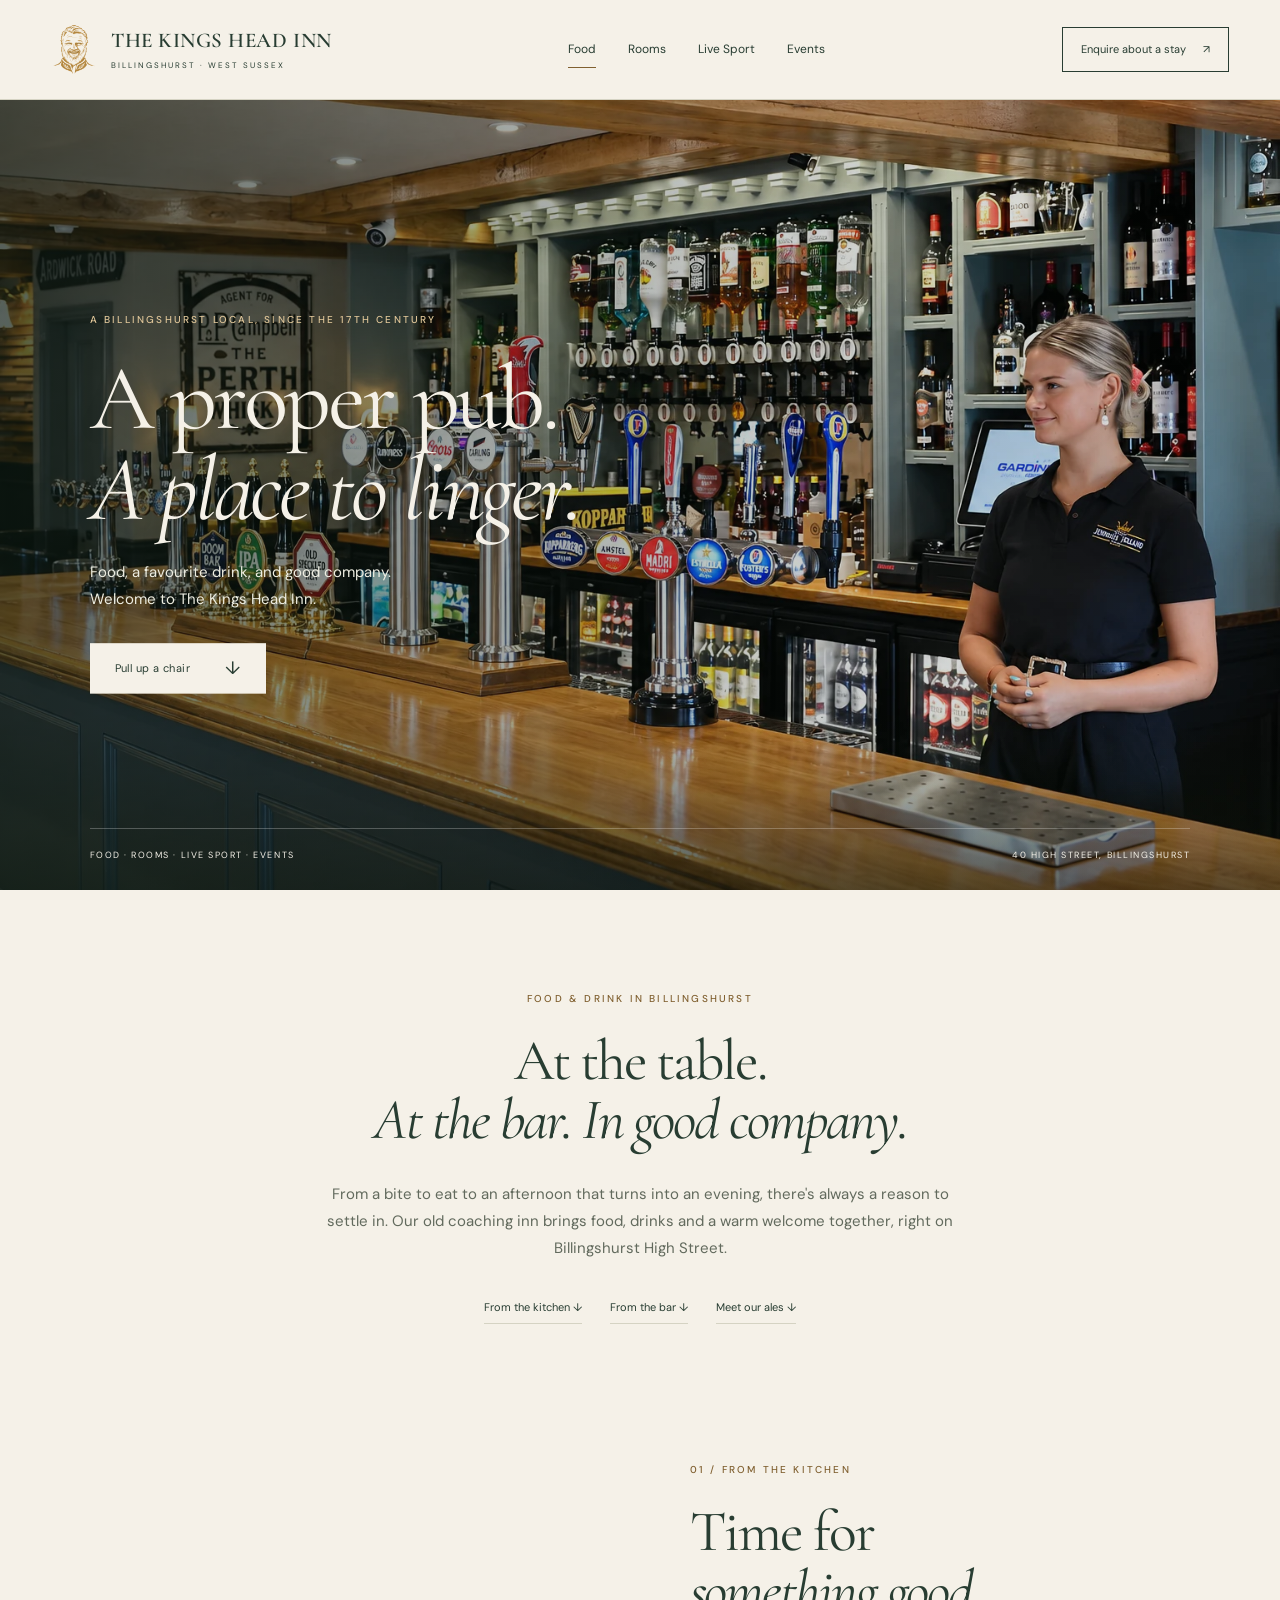
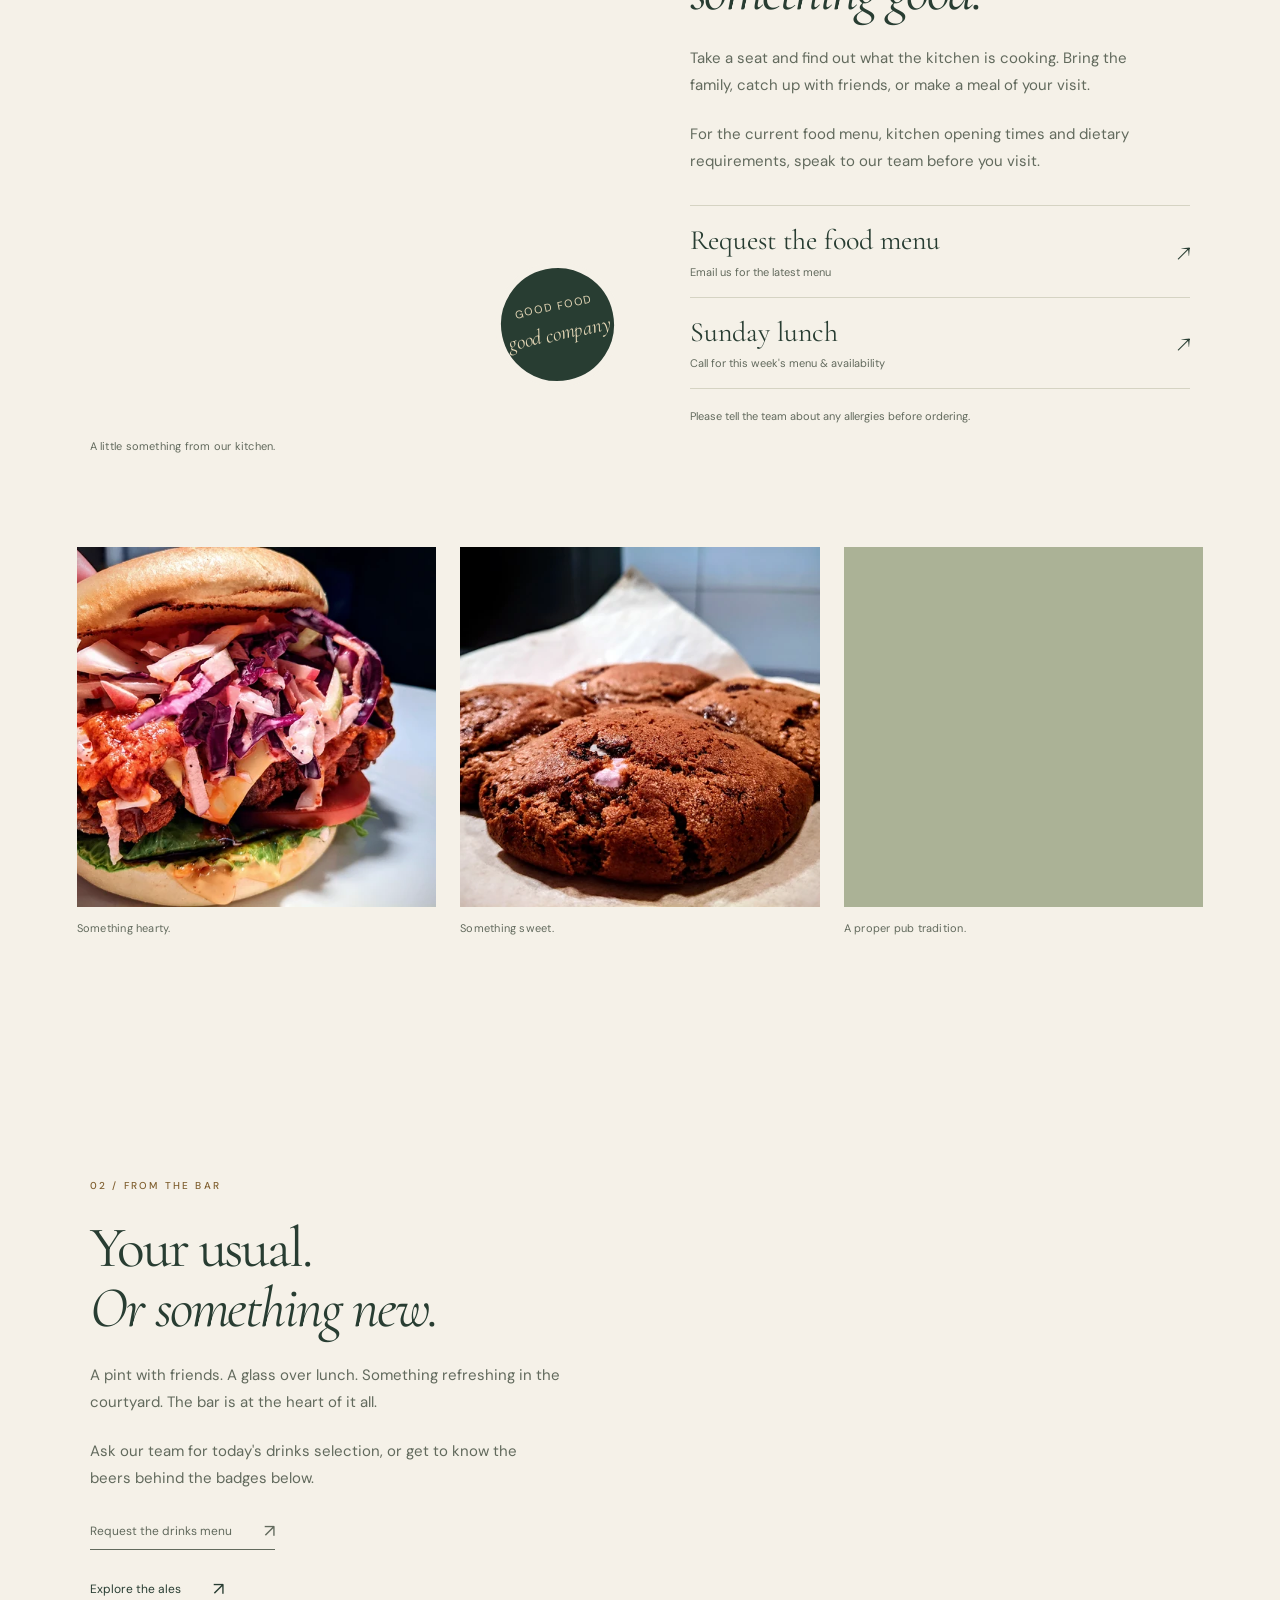
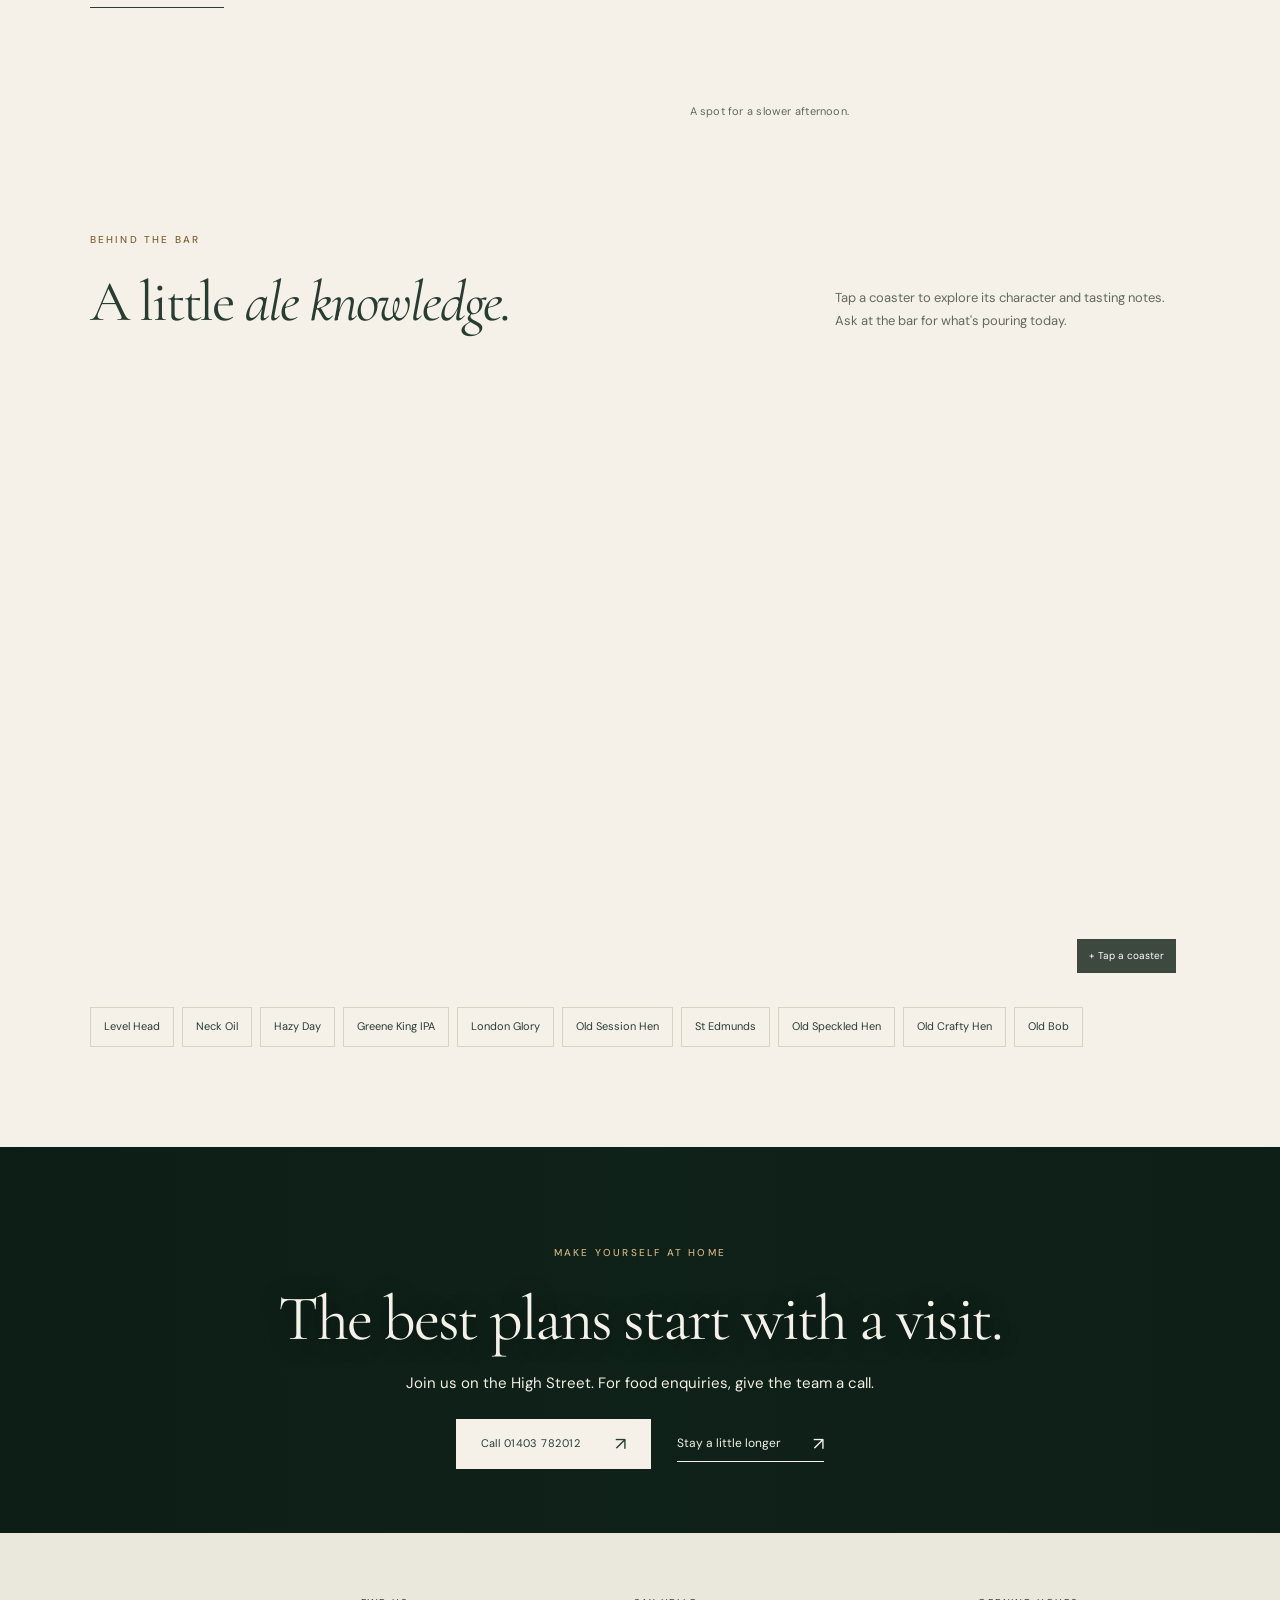
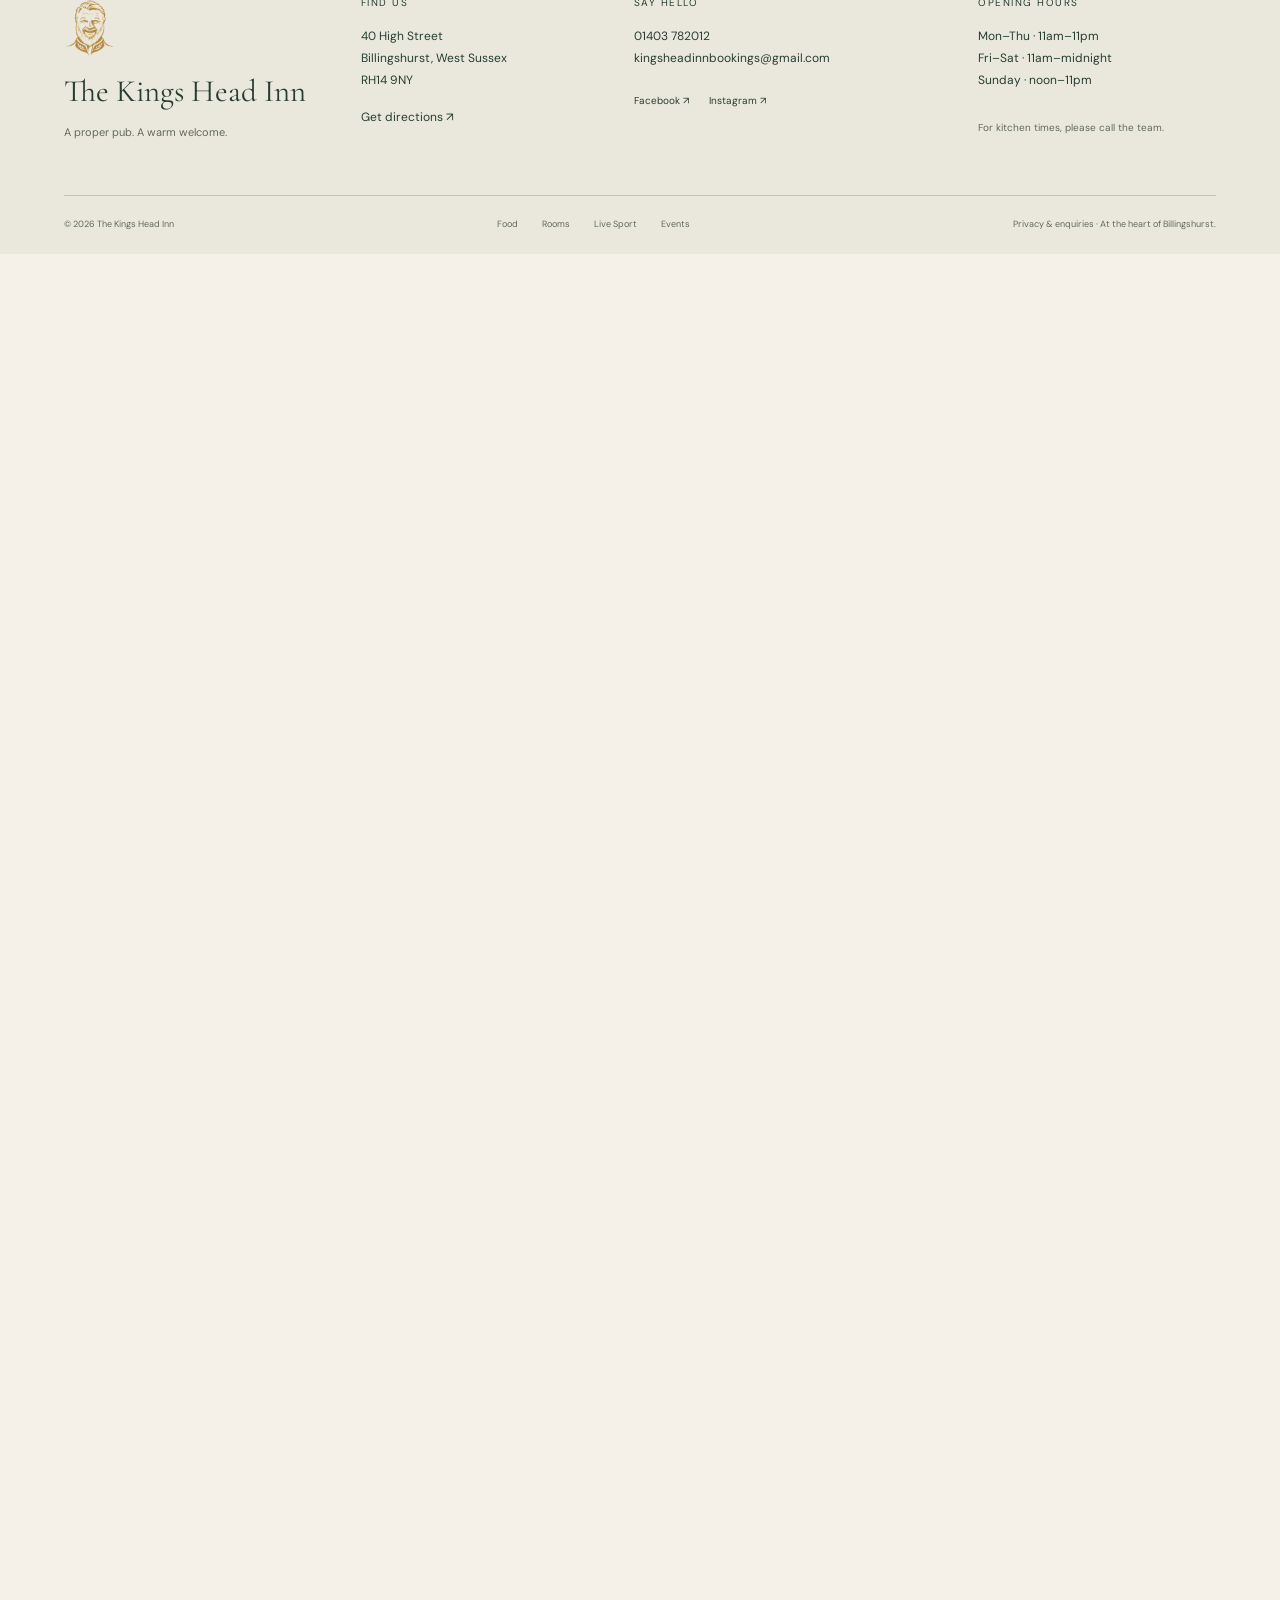
==== commit f2317333: "Redesign Kings Head Inn website for production" ====
--- a/index.html
+++ b/index.html
@@ -1,266 +1 @@
-<!DOCTYPE html>
-<html lang="en">
-  <head>
-    <title>The Kings Head Inn — Billingshurst Pub, Rooms & Events</title>
-    <meta charset="utf-8">
-    <meta name="viewport" content="width=device-width, initial-scale=1, shrink-to-fit=no">
-    <meta name="description" content="The Kings Head Inn — a 17th century coaching inn in Billingshurst, West Sussex. Bedrooms, great food, live sport, and private function hire.">
-    <meta name="robots" content="index,follow">
-    <meta property="og:title" content="The Kings Head Inn — Billingshurst">
-    <meta property="og:description" content="17th century coaching inn in Billingshurst. Rooms, food, events.">
-    <meta property="og:image" content="images/KHFrontBig.jpg">
-    <meta property="og:type" content="website">
-
-    <link rel="preload" as="image" href="images/KHFrontBig.jpg">
-    <link rel="preconnect" href="https://fonts.googleapis.com">
-    <link rel="preconnect" href="https://fonts.gstatic.com" crossorigin>
-    <link href="https://fonts.googleapis.com/css2?family=Poppins:wght@100;200;300;400;500;600;700;800;900&family=Great+Vibes&family=Cinzel:wght@500;700&display=swap" rel="stylesheet">
-
-    <link rel="stylesheet" href="css/open-iconic-bootstrap.min.css">
-    <link rel="stylesheet" href="css/animate.css">
-
-    <link rel="stylesheet" href="css/owl.carousel.min.css">
-    <link rel="stylesheet" href="css/owl.theme.default.min.css">
-    <link rel="stylesheet" href="css/magnific-popup.css">
-
-    <link rel="stylesheet" href="css/aos.css">
-
-    <link rel="stylesheet" href="css/ionicons.min.css">
-
-    <link rel="stylesheet" href="css/flaticon.css">
-    <link rel="stylesheet" href="css/icomoon.css">
-    <link rel="stylesheet" href="css/style.css">
-
-    <link rel="shortcut icon" type="image/png" href="images/favicon.png"/>
-  </head>
-  <body>
-    <div class="py-1 bg-black top">
-    	<div class="container">
-    		<div class="row no-gutters d-flex align-items-start align-items-center px-md-0">
-	    		<div class="col-lg-12 d-block">
-		    		<div class="row d-flex">
-		    			<div class="col-md pr-4 d-flex topper align-items-center">
-					    	<div class="icon mr-2 d-flex justify-content-center align-items-center"><span class="icon-phone2"></span></div>
-						    <span class="text">01403 782012</span>
-					    </div>
-					    <div class="col-md pr-4 d-flex topper align-items-center">
-					    	<div class="icon mr-2 d-flex justify-content-center align-items-center"><span class="icon-paper-plane"></span></div>
-						    <span class="text">kingsheadinnbookings@gmail.com</span>
-					    </div>
-					    <div class="col-md-5 pr-4 d-flex topper align-items-center text-lg-right justify-content-end">
-						    <p class="mb-0 register-link"><span>Check-in From:</span> <span>Monday - Sunday</span> <span>3:00pm - 10:00pm</span></p>
-					    </div>
-				    </div>
-			    </div>
-		    </div>
-		  </div>
-    </div>
-	  <nav class="navbar navbar-expand-lg navbar-dark ftco_navbar bg-dark ftco-navbar-light" id="ftco-navbar">
-	    <div class="container">
-	      <a class="navbar-brand" href="index.html">The Kings Head Inn</a>
-	      <button class="navbar-toggler" type="button" data-toggle="collapse" data-target="#ftco-nav" aria-controls="ftco-nav" aria-expanded="false" aria-label="Toggle navigation">
-	        <span class="oi oi-menu"></span> Home
-	      </button>
-
-	      <div class="collapse navbar-collapse" id="ftco-nav">
-	        <ul class="navbar-nav ml-auto">
-            <li class="nav-item active"><a href="index.html" class="nav-link">Home</a></li>
-            <li class="nav-item"><a href="events.html" class="nav-link">Events</a></li>
-	          <li class="nav-item cta"><a href="reservation.html" class="nav-link">Book a Room</a></li>
-	        </ul>
-	      </div>
-	    </div>
-	  </nav>
-    <!-- END nav -->
-
-    <section class="home-slider owl-carousel js-fullheight">
-      <div class="slider-item js-fullheight" style="background-image: url(images/KHFrontBig.jpg);">
-      	<div class="overlay"></div>
-        <div class="container">
-          <div class="row slider-text js-fullheight justify-content-center align-items-center">
-
-            <div class="col-md-12 col-sm-12 text-center">
-            	<span class="subheading">The Kings Head Inn</span>
-              <h1 class="mb-4">Book With us Now</h1>
-            </div>
-
-          </div>
-        </div>
-      </div>
-    </section>
-
-		<section class="ftco-section ftco-wrap-about">
-			<div class="container">
-				<div class="row">
-					<div class="col-md-7 d-flex">
-						<div class="img img-1 mr-md-2" style="background-image: url(images/KHGroup.jpg);"></div>
-						<div class="img img-2 ml-md-2" style="background-image: url(images/KHUandC.jpg);"></div>
-					</div>
-					<div class="col-md-5 wrap-about pt-5 pt-md-5 pb-md-3 ftco-animate">
-	          <div class="heading-section mb-4 my-5 my-md-0">
-	          	<span class="subheading">About</span>
-	            <h2 class="mb-4">The Kings Head Inn</h2>
-	          </div>
-	          <p>Multi award winning pub, located in the beating heart of Billingshurst.</p>
-						<p class="time">
-							<span>Rated on Facebook.com<strong> ★ ★ ★ ★ ★</strong></span>
-							<span><a href="tel:01403782012">01403 782012</a></span>
-						</p>
-					</div>
-				</div>
-			</div>
-		</section>
-
-
-		<section class="ftco-section bg-light">
-			<div class="container">
-				<div class="row justify-content-center mb-5 pb-2">
-          <div class="col-md-12 text-center heading-section ftco-animate">
-          	<span class="subheading">Services</span>
-            <h2 class="mb-4">Catering Services</h2>
-          </div>
-        </div>
-        <div class="row">
-          <div class="col-md-4 d-flex align-self-stretch ftco-animate text-center">
-            <div class="media block-6 services d-block">
-              <div class="icon d-flex justify-content-center align-items-center">
-            		<span class="flaticon-cake"></span>
-              </div>
-              <div class="media-body p-2 mt-3">
-                <h3 class="heading">Birthday Parties</h3>
-                <p>The ultimate birthday party venue! If you’re looking for a birthday party venue in West Sussex then you’ve found the right place. A set menu can be arranged if required.</p>
-              </div>
-            </div>
-          </div>
-          <div class="col-md-4 d-flex align-self-stretch ftco-animate text-center">
-            <div class="media block-6 services d-block">
-              <div class="icon d-flex justify-content-center align-items-center">
-            		<span class="flaticon-meeting"></span>
-              </div>
-              <div class="media-body p-2 mt-3">
-                <h3 class="heading">Business Meetings</h3>
-                <p>Our private room is ideal for business meetings and conferences with a 75 inch smart tv. A set menu can be arranged if required.</p>
-              </div>
-            </div>
-          </div>
-          <div class="col-md-4 d-flex align-self-stretch ftco-animate text-center">
-            <div class="media block-6 services d-block">
-              <div class="icon d-flex justify-content-center align-items-center">
-            		<span class="flaticon-tray"></span>
-              </div>
-              <div class="media-body p-2 mt-3">
-                <h3 class="heading">Wedding Parties</h3>
-                <p>Private function room available for your intimate wedding reception. A set menu can be arranged if required.</p>
-              </div>
-            </div>
-          </div>
-        </div>
-			</div>
-		</section>
-
-    <footer class="ftco-footer ftco-bg-dark ftco-section">
-      <div class="container">
-        <div class="row mb-5">
-          <div class="col-md-6 col-lg-3">
-            <div class="ftco-footer-widget mb-4">
-              <h2 class="ftco-heading-2">The Kings Head Inn</h2>
-              <p>The Kings Head, at the top of the High Street, is a 17th century coaching inn, marked by its overhanging ornate ironwork sign. It is a large town centre pub with plenty of space for drinking and dining. A great pub for watching all live sport.</p>
-              <ul class="ftco-footer-social list-unstyled float-md-left float-lft mt-3">
-                <li class="ftco-animate"><a href="https://twitter.com/kingsheadbhurst?lang=en"><span class="icon-twitter"></span></a></li>
-                <li class="ftco-animate"><a href="https://www.facebook.com/thekingsheadbillingshurst/"><span class="icon-facebook"></span></a></li>
-                <li class="ftco-animate"><a href="https://www.instagram.com/kingsheadbhurst/?hl=en"><span class="icon-instagram"></span></a></li>
-              </ul>
-            </div>
-          </div>
-          <div class="col-md-6 col-lg-3">
-            <div class="ftco-footer-widget mb-4">
-              <h2 class="ftco-heading-2">Open Hours</h2>
-              <ul class="list-unstyled open-hours">
-                <li class="d-flex"><span>Monday</span><span>11:00 - 23:00</span></li>
-                <li class="d-flex"><span>Tuesday</span><span>11:00 - 23:00</span></li>
-                <li class="d-flex"><span>Wednesday</span><span>11:00 - 23:00</span></li>
-                <li class="d-flex"><span>Thursday</span><span>11:00 - 23:00</span></li>
-                <li class="d-flex"><span>Friday</span><span>11:00 - 24:00</span></li>
-                <li class="d-flex"><span>Saturday</span><span>11:00 - 24:00</span></li>
-                <li class="d-flex"><span>Sunday</span><span> 12:00 - 23:00</span></li>
-              </ul>
-            </div>
-          </div>
-          <div class="col-md-6 col-lg-3">
-             <div class="ftco-footer-widget mb-4">
-              <h2 class="ftco-heading-2">Our Food</h2>
-              <div class="thumb d-sm-flex">
-                <a href="#" class="thumb-menu img" style="background-image: url(images/KHFood_1.jpg);">
-                </a>
-                <a href="#" class="thumb-menu img" style="background-image: url(images/KHFood_2.jpg);">
-                </a>
-                <a href="#" class="thumb-menu img" style="background-image: url(images/KHFood_3.jpg);">
-                </a>
-              </div>
-              <div class="thumb d-flex">
-                <a href="#" class="thumb-menu img" style="background-image: url(images/KHFood_4.jpg);">
-                </a>
-                <a href="#" class="thumb-menu img" style="background-image: url(images/KHFood_5.jpg);">
-                </a>
-                <a href="#" class="thumb-menu img" style="background-image: url(images/KHFood_6.jpg);">
-                </a>
-              </div>
-            </div>
-          </div>
-          <div class="col-md-6 col-lg-3">
-            <div class="ftco-footer-widget mb-4">
-              <h2 class="ftco-heading-2">Easiest Enquiries</h2>
-              <p>The easiest way to get in touch with us is to call at 01403 782012 or email us.</p>
-              <div class="subscribe-form">
-                <div class="form-group">
-                  <a href="mailto:kingsheadinnbookings@gmail.com" class="form-control submit px-3 text-center d-block">Email Us</a>
-                </div>
-              </div>
-            </div>
-          </div>
-        </div>
-      </div>
-    </footer>
-
-
-  <!-- loader -->
-  <div id="ftco-loader" class="show fullscreen"><svg class="circular" width="48px" height="48px"><circle class="path-bg" cx="24" cy="24" r="22" fill="none" stroke-width="4" stroke="#eeeeee"/><circle class="path" cx="24" cy="24" r="22" fill="none" stroke-width="4" stroke-miterlimit="10" stroke="#F96D00"/></svg></div>
-
-
-  <script defer src="js/jquery.min.js"></script>
-  <script defer src="js/jquery-migrate-3.0.1.min.js"></script>
-  <script defer src="js/popper.min.js"></script>
-  <script defer src="js/bootstrap.min.js"></script>
-  <script defer src="js/jquery.easing.1.3.js"></script>
-  <script defer src="js/jquery.waypoints.min.js"></script>
-  <script defer src="js/jquery.stellar.min.js"></script>
-  <script defer src="js/owl.carousel.min.js"></script>
-  <script defer src="js/jquery.magnific-popup.min.js"></script>
-  <script defer src="js/aos.js"></script>
-  <script defer src="js/jquery.animateNumber.min.js"></script>
-  <script defer src="js/scrollax.min.js"></script>
-  <script defer src="js/main.js"></script>
-
-  <script type="application/ld+json">
-  {
-    "@context": "https://schema.org",
-    "@type": ["BarOrPub", "LodgingBusiness"],
-    "name": "The Kings Head Inn",
-    "image": "images/KHFrontBig.jpg",
-    "telephone": "+441403782012",
-    "email": "kingsheadinnbookings@gmail.com",
-    "url": "https://thekingsheadinn.pub",
-    "address": {
-      "@type": "PostalAddress",
-      "streetAddress": "High Street",
-      "addressLocality": "Billingshurst",
-      "addressRegion": "West Sussex",
-      "addressCountry": "GB"
-    },
-    "geo": { "@type": "GeoCoordinates", "latitude": 51.0238, "longitude": -0.4509 },
-    "openingHours": ["Mo-Th 11:00-23:00", "Fr-Sa 11:00-24:00", "Su 12:00-23:00"]
-  }
-  </script>
-
-  </body>
-</html>
+<!doctype html><html lang="en-GB"><head><meta charset="utf-8"><meta name="viewport" content="width=device-width, initial-scale=1"><meta http-equiv="refresh" content="0;url=food.html"><link rel="canonical" href="https://thekingsheadinn.pub/food.html"><link rel="icon" type="image/png" sizes="64x64" href="images/favicon.png?v=2"><title>The Kings Head Inn</title></head><body><p>Continue to <a href="food.html">The Kings Head Inn</a>.</p></body></html>
